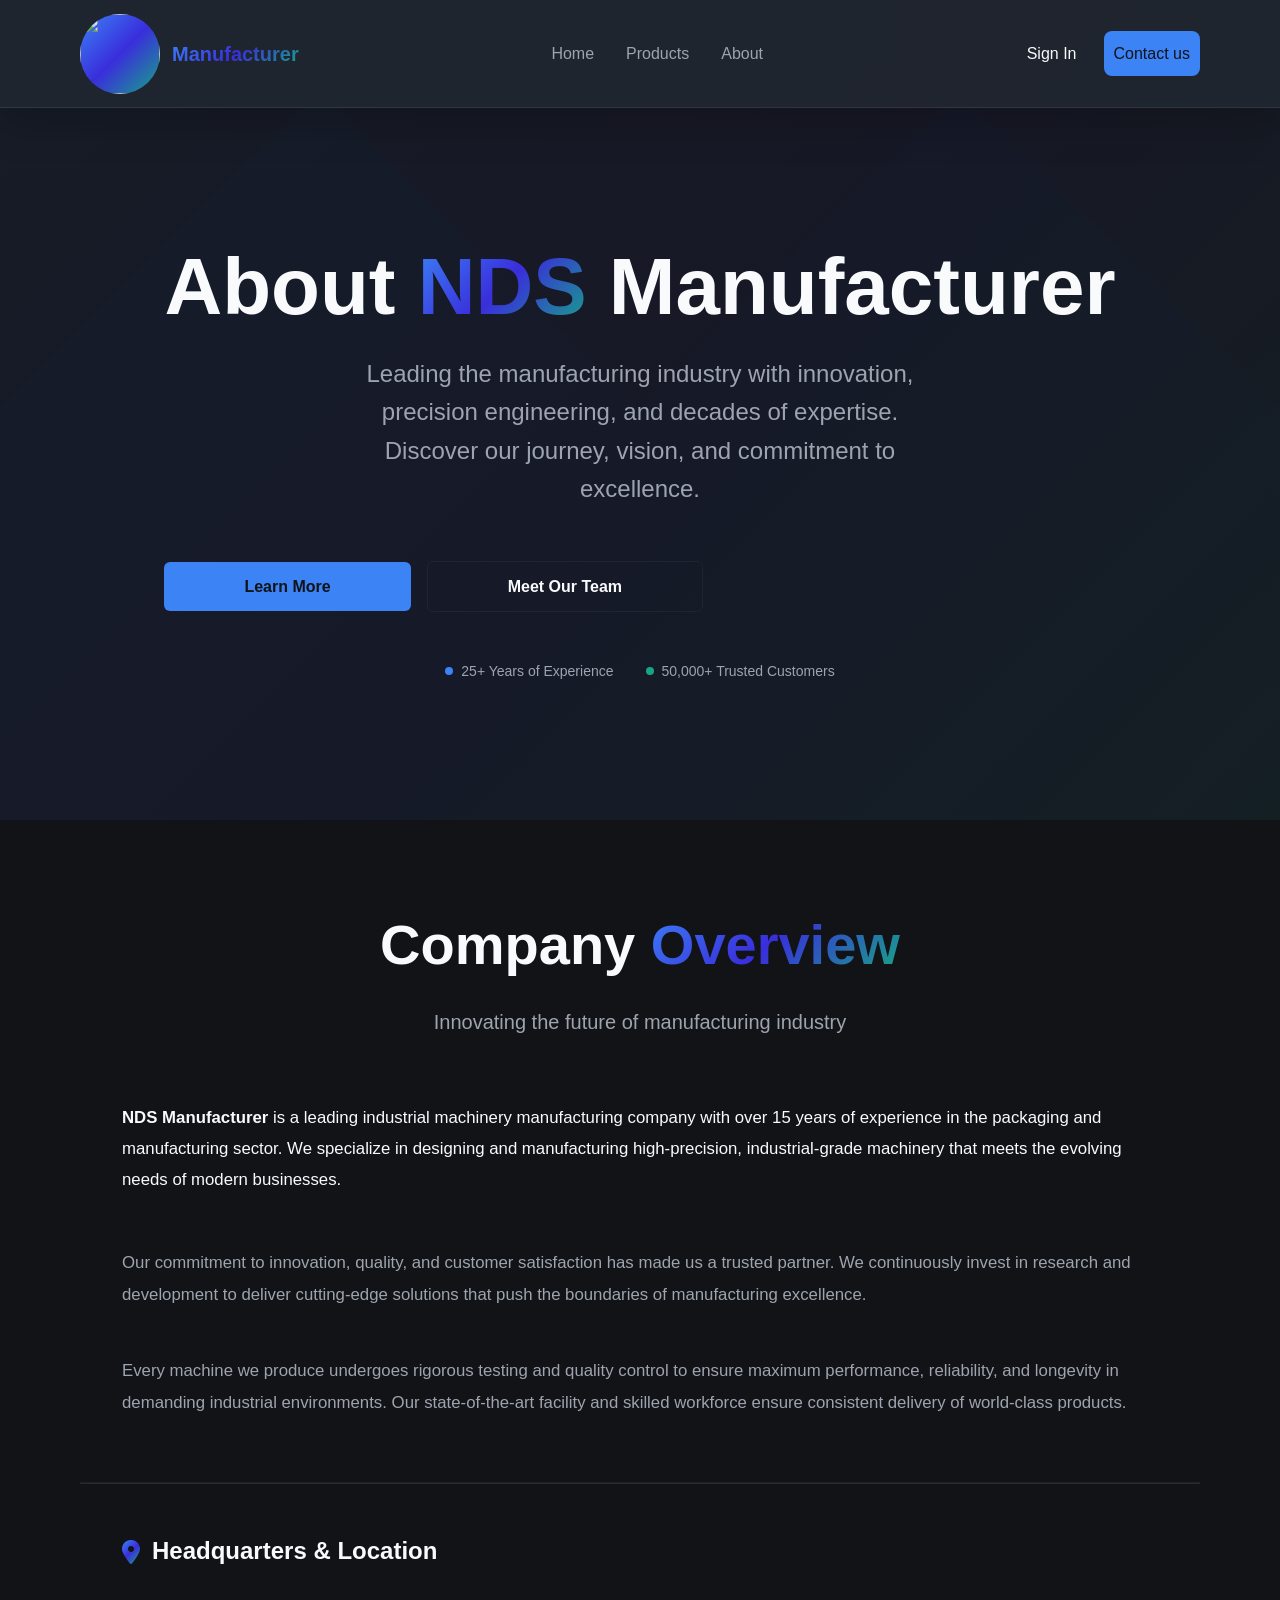
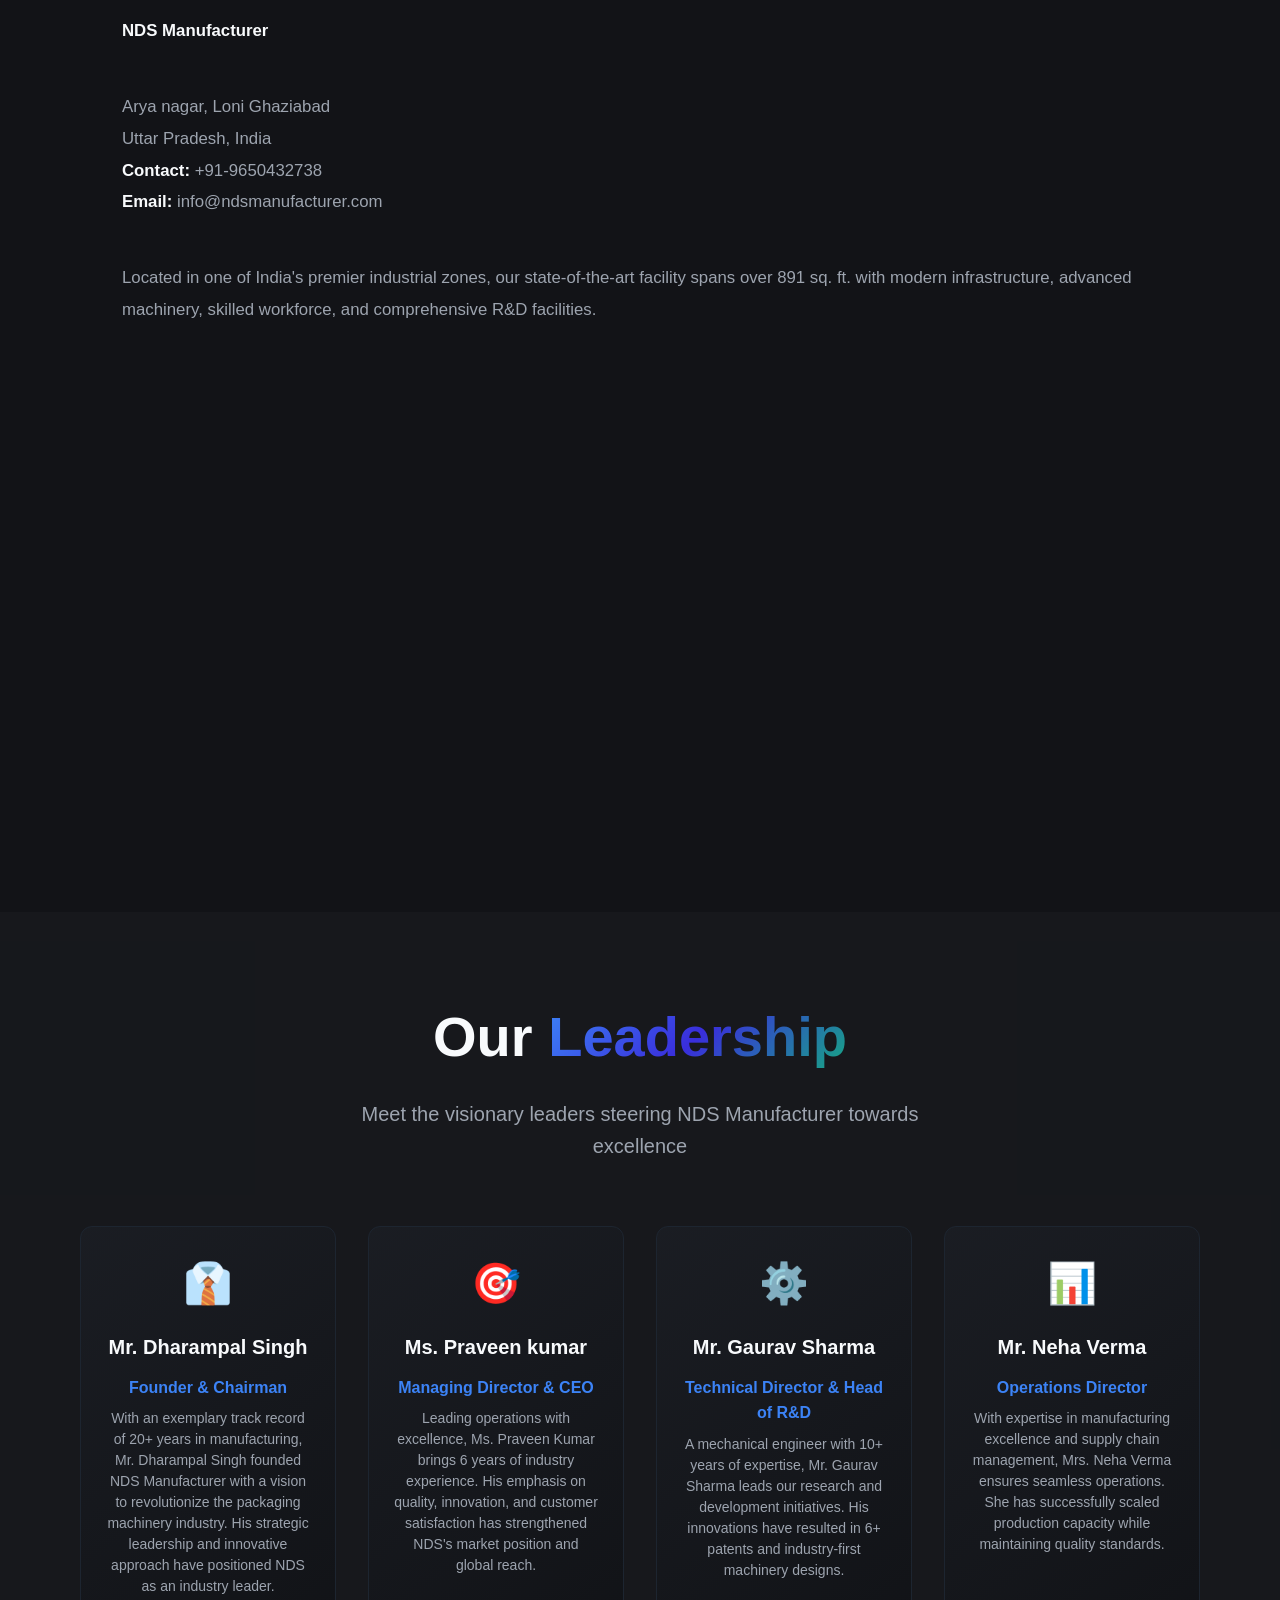
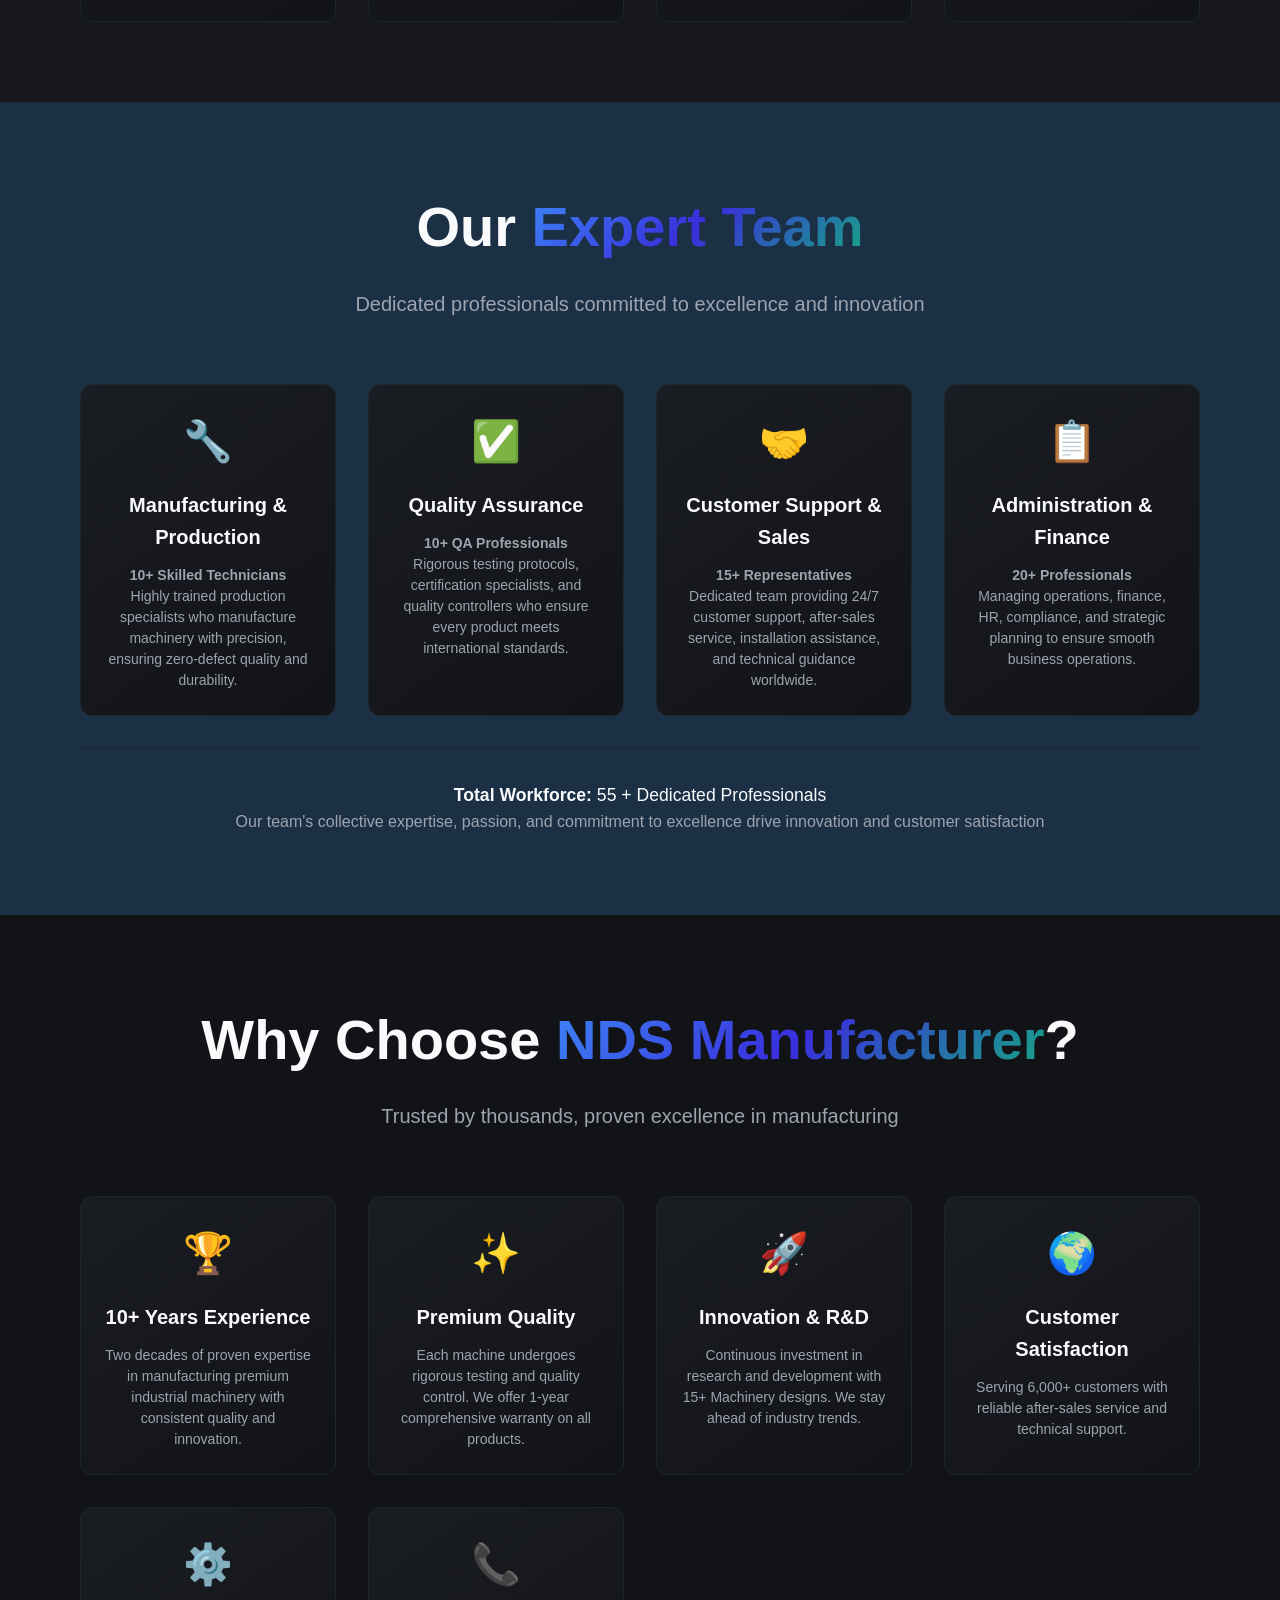
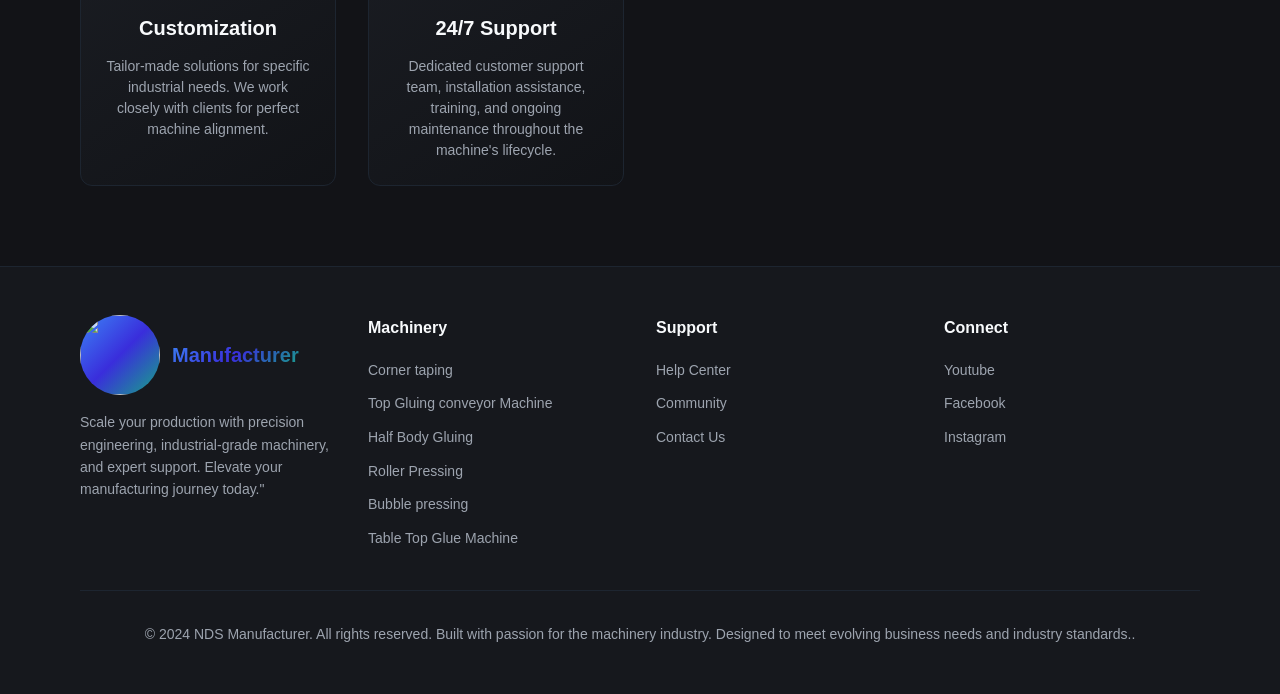
==== about.html @ 55de6333 "Add files via upload add all file" ====
<!DOCTYPE html>
<html lang="en">
<head>
    <meta charset="UTF-8">
    <meta name="viewport" content="width=device-width, initial-scale=1.0">
    <title>NDS Manufacturer - Industrial Machinery & Solutions</title>
    <meta name="description" content="NDS Manufacturer - Leading industrial machinery manufacturing company with 25+ years expertise in precision engineering, packaging machinery, and industrial solutions.">
    <link href="https://fonts.googleapis.com/css2?family=Inter:wght@300;400;500;600;700;800&family=Poppins:wght@400;500;600;700;800&display=swap" rel="stylesheet">
    <link rel="stylesheet" href="https://cdnjs.cloudflare.com/ajax/libs/font-awesome/6.4.0/css/all.min.css">
    <link rel="stylesheet" href="styles.css">
</head>
<body>
    <div class="scroll-progress" ></div>
    <!-- Header -->
    <header class="header">
        <div class="container">
            <div class="header-content">
                <div class="logo-section">
                    <div><img src="img\nds logo.jpeg" width="50px" class="logo"></div>
                    <h1 class="logo-text">Manufacturer </h1>
                </div>
                
                <nav class="nav" id="navMenu">
                    <a href="index.html">Home </a>
                    <a href="product.html">Products</a>
                    <!-- <a href="booking.html">Booking</a> -->
                    <a href="about.html">About</a>
                </nav>
                
                <div class="header-buttons">
                    <a href="auth.html" class="btn btn-outline">Sign In</a>
                    <a href="about.html" class="btn btn-primary"> Contact us </a>
                </div>
                <!-- Hamburger Button -->
                    <button class="menu-toggle" aria-label="Toggle navigation menu">
                        <i class="fas fa-bars"></i>
                    </button>
            </div>
        </div>
    </header>

    <!-- About Hero Section -->
    <section class="hero">
        <div class="hero-bg"></div>
        <div class="hero-gradient"></div>
        
        <div class="container">
            <br>
            <div class="hero-content">
                <h1 class="hero-title">
                    About <span class="hero-gradient-text">NDS</span> Manufacturer
                </h1>
                <p class="hero-subtitle">
                   Leading the manufacturing industry with innovation, precision engineering, and decades of expertise. Discover our journey, vision, and commitment to excellence.
                </p>
                
                <div class="hero-buttons">
                    <a href="#company" class="btn btn-primary btn-lg">Learn More </a>
                    <a href="#team" class="btn btn-outline btn-lg">Meet Our Team </a>
                </div>
                
                <div class="hero-stats">
                    <div class="stat-item">
                        <span class="stat-dot dot-primary"></span>
                        25+ Years of Experience
                    </div>
                   
                    <div class="stat-item">
                        <span class="stat-dot dot-accent"></span>
                        50,000+ Trusted Customers
                    </div>
                </div>
            </div>
        </div>
    </section>

    <!-- Company Information Section -->
    <section id="company" class="section">
        <div class="container">
            <h2 class="section-title">
                Company<span class="hero-gradient-text"> Overview</span>
            </h2>
            <p class="section-subtitle">
                Innovating the future of manufacturing industry
            </p>

            <div class="about-grid">
                <div class="about-content">
                    <!-- <h3 style="font-size: 1.5rem; margin-bottom: 1rem; color: var(--foreground);">Company Overview</h3> -->
                    <p style="font-size: 1.05rem; color: var(--foreground); line-height: 1.85; margin-bottom: 1.5rem;">
                        <strong>NDS Manufacturer</strong> is a leading industrial machinery manufacturing company with over 15 years of experience in the packaging and manufacturing sector. We specialize in designing and manufacturing high-precision, industrial-grade machinery that meets the evolving needs of modern businesses.
                    </p>
                    <p>
                        Our commitment to innovation, quality, and customer satisfaction has made us a trusted partner. We continuously invest in research and development to deliver cutting-edge solutions that push the boundaries of manufacturing excellence.
                    </p>
                    <p>
                        Every machine we produce undergoes rigorous testing and quality control to ensure maximum performance, reliability, and longevity in demanding industrial environments. Our state-of-the-art facility and skilled workforce ensure consistent delivery of world-class products.
                </div>
            </div>

            <hr style="margin: 3rem 0; opacity: 0.1;">

            <!-- Location & Headquarters -->
            <div class="about-grid">
                <div class="about-content" id="contact-info">
                    <h3 style="font-size: 1.5rem; margin-bottom: 1rem; color: var(--foreground);">
                        <i class="fas fa-map-marker-alt"></i> Headquarters & Location
                    </h3>
                    <p><strong>NDS Manufacturer</strong></p>
                    <p>
                        Arya nagar, Loni Ghaziabad <br>
                        Uttar Pradesh, India<br>
                        <strong>Contact:</strong > +91-9650432738<br>
                        <strong>Email:</strong> info@ndsmanufacturer.com<br>
                        <!-- <strong>Website:</strong> www.ndsmanufacturer.com -->
                    </p>
                    <p>
                        Located in one of India's premier industrial zones, our state-of-the-art facility spans over 891 sq. ft. with modern infrastructure, advanced machinery, skilled workforce, and comprehensive R&D facilities.
                    </p>
                </div>
                <div class="location">
                    <iframe src="https://www.google.com/maps/embed?pb=!1m17!1m12!1m3!1d6996.892951912095!2d77.29096776334038!3d28.736083806353843!2m3!1f0!2f0!3f0!3m2!1i1024!2i768!4f13.1!3m2!1m1!2zMjjCsDQ0JzEzLjkiTiA3N8KwMTcnMzQuNCJF!5e0!3m2!1sen!2sin!4v1777036513574!5m2!1sen!2sin" width="600" height="450" style="border:0;" allowfullscreen="" loading="lazy" referrerpolicy="no-referrer-when-downgrade" ></iframe>
                </div>
            </div>
        </div>
    </section>

    <!-- Leadership Section -->
    <section id="features" class="section features-section">
        <div class="container" id="com">
            <h2 class="section-title">
                Our <span class="hero-gradient-text">Leadership</span>
            </h2>
            <p class="section-subtitle">
                Meet the visionary leaders steering NDS Manufacturer towards excellence
            </p>
            
            <div class="features-grid">
                <!-- Founder -->
                <div class="feature-card">
                    <div class="feature-icon" >👔</div>
                    <h3 class="feature-title">Mr. Dharampal Singh</h3>
                    <p style="font-weight: 600; color: var(--primary); margin-bottom: 0.5rem;">Founder & Chairman</p>
                    <p class="feature-description">
                        With an exemplary track record of 20+ years in manufacturing, Mr. Dharampal Singh founded NDS Manufacturer with a vision to revolutionize the packaging machinery industry. His strategic leadership and innovative approach have positioned NDS as an industry leader.
                    </p>
                </div>

                <!-- Managing Director -->
                <div class="feature-card">
                    <div class="feature-icon">🎯</div>
                    <h3 class="feature-title">Ms. Praveen kumar</h3>
                    <p style="font-weight: 600; color: var(--primary); margin-bottom: 0.5rem;">Managing Director & CEO</p>
                    <p class="feature-description">
                        Leading operations with excellence, Ms. Praveen Kumar brings 6 years of industry experience. His emphasis on quality, innovation, and customer satisfaction has strengthened NDS's market position and global reach.
                    </p>
                </div>

                <!-- Technical Director -->
                <div class="feature-card">
                    <div class="feature-icon">⚙️</div>
                    <h3 class="feature-title">Mr. Gaurav Sharma</h3>
                    <p style="font-weight: 600; color: var(--primary); margin-bottom: 0.5rem;">Technical Director & Head of R&D</p>
                    <p class="feature-description">
                        A mechanical engineer with 10+ years of expertise, Mr. Gaurav Sharma leads our research and development initiatives. His innovations have resulted in 6+ patents and industry-first machinery designs.
                    </p>
                </div>

                <!-- Operations Director -->
                <div class="feature-card">
                    <div class="feature-icon">📊</div>
                    <h3 class="feature-title">Mr. Neha Verma</h3>
                    <p style="font-weight: 600; color: var(--primary); margin-bottom: 0.5rem;">Operations Director</p>
                    <p class="feature-description">
                        With expertise in manufacturing excellence and supply chain management, Mrs. Neha Verma ensures seamless operations. She has successfully scaled production capacity while maintaining quality standards.
                    </p>
                </div>
            </div>
        </div>
    </section>

    <!-- Team Section -->
    <section id="team" class="section" style="background-color: var(--sec);">
        <div class="container">
            <h2 class="section-title">
                Our <span class="hero-gradient-text">Expert Team</span>
            </h2>
            <p class="section-subtitle">
                Dedicated professionals committed to excellence and innovation
            </p>
            
            <div class="features-grid">
                <!-- <div class="feature-card">
                    <div class="feature-icon">👨‍💼</div>
                    <h3 class="feature-title">Design & Engineering Team</h3>
                    <p class="feature-description">
                        <strong>6+ Engineers & Designers</strong><br>
                        Expert mechanical, electrical, and software engineers who design and develop state-of-the-art machinery solutions with precision and innovation.
                    </p>
                </div> -->

                <div class="feature-card">
                    <div class="feature-icon">🔧</div>
                    <h3 class="feature-title">Manufacturing & Production</h3>
                    <p class="feature-description">
                        <strong>10+ Skilled Technicians</strong><br>
                        Highly trained production specialists who manufacture machinery with precision, ensuring zero-defect quality and durability.
                    </p>
                </div>

                <div class="feature-card">
                    <div class="feature-icon">✅</div>
                    <h3 class="feature-title">Quality Assurance</h3>
                    <p class="feature-description">
                        <strong>10+ QA Professionals</strong><br>
                        Rigorous testing protocols, certification specialists, and quality controllers who ensure every product meets international standards.
                    </p>
                </div>

                <div class="feature-card">
                    <div class="feature-icon">🤝</div>
                    <h3 class="feature-title">Customer Support & Sales</h3>
                    <p class="feature-description">
                        <strong>15+ Representatives</strong><br>
                        Dedicated team providing 24/7 customer support, after-sales service, installation assistance, and technical guidance worldwide.
                    </p>
                </div>

                <!-- <div class="feature-card">
                    <div class="feature-icon">🔬</div>
                    <h3 class="feature-title">Research & Development</h3>
                    <p class="feature-description">
                        <strong>25+ Scientists & Researchers</strong><br>
                        Pioneering innovations in machinery technology, developing next-generation solutions to meet future industry demands.
                    </p>
                </div> -->

                <div class="feature-card">
                    <div class="feature-icon">📋</div>
                    <h3 class="feature-title">Administration & Finance</h3>
                    <p class="feature-description">
                        <strong>20+ Professionals</strong><br>
                        Managing operations, finance, HR, compliance, and strategic planning to ensure smooth business operations.
                    </p>
                </div>
            </div>

            <div style="text-align: center; margin-top: 2rem; padding-top: 2rem; border-top: 1px solid var(--border);">
                <p style="font-size: 1.1rem; color: var(--foreground);">
                    <strong>Total Workforce:</strong>  55 + Dedicated Professionals
                </p>
                <p style="color: var(--muted-foreground);">
                    Our team's collective expertise, passion, and commitment to excellence drive innovation and customer satisfaction
                </p>
            </div>
        </div>
    </section>

    <!-- Why Choose NDS Section -->
    <section class="section">
        <div class="container">
            <h2 class="section-title">
                Why Choose <span class="hero-gradient-text">NDS Manufacturer</span>?
            </h2>
            <p class="section-subtitle">
                Trusted by thousands, proven excellence in manufacturing
            </p>

            <div class="features-grid">
                <div class="feature-card">
                    <div class="feature-icon">🏆</div>
                    <h3 class="feature-title">10+ Years Experience</h3>
                    <p class="feature-description">Two decades of proven expertise in manufacturing premium industrial machinery with consistent quality and innovation.</p>
                </div>

                <div class="feature-card">
                    <div class="feature-icon">✨</div>
                    <h3 class="feature-title">Premium Quality</h3>
                    <p class="feature-description">Each machine undergoes rigorous testing and quality control. We offer 1-year comprehensive warranty on all products.</p>
                </div>

                <div class="feature-card">
                    <div class="feature-icon">🚀</div>
                    <h3 class="feature-title">Innovation & R&D</h3>
                    <p class="feature-description">Continuous investment in research and development with 15+ Machinery designs. We stay ahead of industry trends.</p>
                </div>

                <div class="feature-card">
                    <div class="feature-icon">🌍</div>
                    <h3 class="feature-title"> Customer Satisfaction </h3>
                    <p class="feature-description">Serving 6,000+ customers with reliable after-sales service and technical support.</p>
                </div>

                <div class="feature-card">
                    <div class="feature-icon">⚙️</div>
                    <h3 class="feature-title">Customization</h3>
                    <p class="feature-description">Tailor-made solutions for specific industrial needs. We work closely with clients for perfect machine alignment.</p>
                </div>

                <div class="feature-card">
                    <div class="feature-icon">📞</div>
                    <h3 class="feature-title">24/7 Support</h3>
                    <p class="feature-description">Dedicated customer support team, installation assistance, training, and ongoing maintenance throughout the machine's lifecycle.</p>
                </div>
            </div>
        </div>
    </section>

    <!-- Footer -->

    <footer class="footer">
        <div class="container">
            <div class="footer-grid">
                <div class="footer-section">
                    <div class="logo-section">
                        <div class="logo-icon"><img src="img\nds logo.jpeg"  class="logo"></div>
                        <h3 class="logo-text"> Manufacturer </h3>
                    </div>
                    <p style="color: var(--muted-foreground); font-size: 0.875rem; margin-top: 1rem;">
                        Scale your production with precision engineering, industrial-grade machinery, and expert support. 
                        Elevate your manufacturing journey today."
                    </p>
                </div>
                
                <div class="footer-section">
                    <h4> Machinery </h4>
                    <ul>
                        
                        <li><a href="product.html#corner-taping"> Corner taping</a></li>
                        <li><a href="product.html#top-gluing-conveyor">Top Gluing  conveyor Machine</a></li>
                        <li><a href="product.html#half-body"> Half Body Gluing </a></li>
                        <li><a href="product.html#roller-pressing"> Roller Pressing </a></li>
                        <li><a href="product.html#buble-pressing"> Bubble pressing </a></li>
                        <li><a href="product.html#bottom-gluing">Table Top Glue Machine  </a></li>



                    </ul>
                </div>
                
                <div class="footer-section">
                    <h4>Support</h4>
                    <ul>
                        <li><a href="#">Help Center</a></li>
                        <li><a href="#">Community</a></li>
                        <li><a href="#">Contact Us</a></li>
                        <!-- <li><a href="#">FAQ</a></li> -->
                    </ul>
                </div>
                
                <div class="footer-section">
                    <h4>Connect</h4>
                    <ul>
                        <li><a href="#"> Youtube </a></li>
                        <li><a href="#"> Facebook </a></li>
                        <li><a href="#"> Instagram </a></li>

                    </ul>
                </div>
            </div>
            
            <div class="footer-bottom">
                <p>&copy; 2024 NDS Manufacturer. All rights reserved. Built with passion for the machinery industry. Designed to meet evolving business needs and industry standards..</p>
            </div>
        </div>
    </footer>

    <script src="js.js"></script>
</body>
</html>
---- styles.css ----
* {
            margin: 0;
            padding: 0;
            box-sizing: border-box;
        }

        :root {
            --background: hsl(222, 14%, 8%);
            --foreground: hsl(210, 40%, 98%);
            --card: hsl(222, 14%, 10%);
            --card-foreground: hsl(210, 40%, 98%);
            --primary: hsl(217, 91%, 60%);
            --primary-foreground: hsl(222, 14%, 8%);
            --secondary: hsl(244, 71%, 52%);
            --secondary-foreground: hsl(210, 40%, 98%);
            --muted: hsl(215, 25%, 27%);
            --muted-foreground: hsl(217, 10%, 65%);
            --accent: hsl(166, 76%, 37%);
            --accent-foreground: hsl(210, 40%, 98%);
            --border: hsl(215, 25%, 15%);
            --ring: hsl(217, 91%, 60%);
            --radius: 0.75rem;
            
            --hero-gradient: linear-gradient(135deg, hsl(217, 91%, 60%) 0%, hsl(244, 71%, 52%) 50%, hsl(166, 76%, 37%) 100%);
            --card-gradient: linear-gradient(145deg, hsl(222, 14%, 12%) 0%, hsl(222, 14%, 8%) 100%);
            --hover-glow: 0 0 40px hsl(217, 91%, 60%, 0.3);
            --shadow-elegant: 0 20px 60px -10px hsl(217, 91%, 60%, 0.1);
            --transition-smooth: all 0.4s cubic-bezier(0.4, 0, 0.2, 1);
            --sec: hsl(211, 42%, 19%); 
        }

        body {
            font-family: -apple-system, BlinkMacSystemFont, 'Segoe UI', 'Roboto', sans-serif;
            background-color: var(--background);
            color: var(--foreground);
            line-height: 1.6;
        }

        .container {
            max-width: 1200px;
            margin: 0 auto;
            padding: 0 1rem;
        }

        /* Header Styles */
        .header {
            position: fixed;
            top: 0;
            width: 100%;
            z-index: 1000;
            padding: 0.85rem 0;
            background: rgba(17, 24, 39, 0.94);
            backdrop-filter: blur(20px);
            border-bottom: 1px solid rgba(255, 255, 255, 0.08);
            box-shadow: 0 16px 40px rgba(0, 0, 0, 0.2);
        }
        

        .header-content {
            display: flex;
            align-items: center;
            justify-content: space-between;
            gap: 1rem;
            padding: 0;
        }

        .logo-section {
            display: flex;
            align-items: center;
            gap: 0.75rem;
        }

        .logo {
            width: 5rem;
            height: 5rem;
            background: var(--hero-gradient); 
            border-radius: 10.5rem; 
            background-color: transparent;
            display: flex;
            align-items: center;
            justify-content: center;
            color: var(--background); 
            font-weight: bold;
            font-size: 1.125rem;
        }


        .logo-text {
            font-size: 1.25rem;
            font-weight: bold;
            background: var(--hero-gradient);
            -webkit-background-clip: text;
            background-clip: text;
            -webkit-text-fill-color: transparent;
            white-space: nowrap;
            overflow: hidden;
            text-overflow: ellipsis;
        }
      

        .nav {
            display: none;
            gap: 2rem;
        }

        .nav a {
            position: relative;
            color: var(--muted-foreground);
            text-decoration: none;
            transition: var(--transition-smooth);
        }

        .nav a:hover {
            color: var(--foreground);
        }

        .nav a::after {
            content: '';
            position: absolute;
            bottom: -0.25rem;
            left: 0;
            width: 0;
            height: 2px;
            background: var(--primary);
            transition: var(--transition-smooth);
        }

        .nav a:hover::after {
            width: 100%;
        }


                /* Hamburger Button */
        .menu-toggle {
            display: none;
            background: none;
            border: none;
            font-size: 1.8rem;
            color: var(--foreground);
            cursor: pointer;
        }

        .menu-toggle i {
            pointer-events: none;
        }

        .imeg{
            width: 200px;
            height: inherit;
            border-radius: 30px; 

        }
        .imeg2{
            width: 300px;
            height: 350px;
            border-radius: 15px;
            /* object-fit: cover; */
            object-position: center;
            box-shadow: 0 10px 35px rgba(217, 91, 60, 0.15), 0 0 1px rgba(217, 91, 60, 0.3);
            border: 1px solid rgba(217, 91, 60, 0.2);
            transition: all 0.3s cubic-bezier(0.4, 0, 0.2, 1);
        }
        
        .imeg2:hover {
            transform: translateY(-5px);
            box-shadow: 0 20px 50px rgba(217, 91, 60, 0.25), 0 0 1px rgba(217, 91, 60, 0.3);
        }
        

        /* 📱 Mobile Navbar */
        @media (max-width: 768px) {

            .header-content {
                flex-wrap: wrap;
                align-items: center;
                justify-content: space-between;
                gap: 0.75rem;
            }

            .menu-toggle {
                display: flex;
                align-items: center;
                justify-content: center;
                width: 3rem;
                height: 3rem;
                border-radius: 0.75rem;
                background: rgba(255, 255, 255, 0.08);
                border: 1px solid rgba(255, 255, 255, 0.12);
                z-index: 1001;
            }

            .nav {
                position: absolute;
                top: 100%;
                left: 0;
                width: 100%;
                background: var(--card);
                flex-direction: column;
                gap: 1.2rem;
                padding: 1.5rem 0;
                display: none;
                border-top: 1px solid rgba(255, 255, 255, 0.08);
            }

            .nav.active {
                display: flex;
            }

            .header-buttons {
                display: none;
            }
            
            .hero-buttons {
                flex-direction: column;
                gap: 0.75rem;
            }

            .hero-stats {
                flex-direction: column;
                gap: 1rem;
                align-items: center;
            }

            .languages-grid {
                grid-template-columns: 1fr;
                gap: 1rem;
            }

            .language-card {
                padding: 1.5rem;
            }

            .features-grid {
                grid-template-columns: 1fr;
                gap: 1.5rem;
            }

            .feature-card {
                padding: 1.25rem;
            }

            .footer-grid {
                grid-template-columns: 1fr;
                gap: 1.5rem;
            }

            .container {
                padding: 0 1rem;
            }

            .section {
                padding: 2.5rem 0;
            }

            .imeg {
                width: 100%;
                max-width: 200px;
                height: auto;
            }

            .imeg2 {
                width: 100%;
                max-width: 300px;
                height: auto;
                border-radius: 15px;
                /* object-fit: cover; */
                box-shadow: 0 8px 25px rgba(217, 91, 60, 0.12);
                border: 1px solid rgba(217, 91, 60, 0.2);
            }

            .about-grid {
                grid-template-columns: 1fr;
                gap: 1.5rem;
            }

            .machinery-card {
                flex-direction: column;
                gap: 1rem;
            }

            .prodect-image {
                width: 100%;
                height: auto;
                max-width: 100%;
            }

            .techn-speci {
                margin-left: 0;
            }

            .machinery-text {
                width: 100%;
            }

            .hero-buttons .btn,
            .btn-lg {
                width: 100%;
                padding: 0.75rem 1.5rem;
                font-size: 1rem;
                margin-left: 0;
                margin-top: 0;
            }
        }

        /* Header Buttons */

        .header-buttons {
            display: flex;
            align-items: center;
            gap: 1rem;
        }

        .btn {
            padding:10px;
            border-radius: 0.5rem;
            border: none;
            cursor: pointer;
            font-weight: 500;
            transition: var(--transition-smooth);
            text-decoration: none;
            display: inline-block;
            text-align: center;
        }



        .btn-outline {
            background: transparent;
            border: 1px solid var(--border);
            color: var(--foreground);
        }

        .btn-outline:hover {
            background: var(--muted);
        }

        .btn-primary {
            background: var(--primary);
            color: var(--primary-foreground);
        }

        .btn-primary:hover {
            background: hsl(217, 91%, 50%);
        }

        .btn-lg {
            padding: 12px 80px;
            font-size: 16px;
            margin-left: 0;
            margin-top: 20px;
            width: auto;
            display: inline-block;
            font-weight: 600;
            transition: all 0.3s ease;
            border-radius: 6px;
        }

        /* Hero Section */
        .hero {
            min-height: calc(100vh - 5rem);
            padding-top: 5rem;
            display: flex;
            align-items: center;
            justify-content: center;
            position: relative;
            overflow: hidden;
        }

        .hero-bg {
            position: absolute;
            inset: 0;
            background-image: url('data:image/svg+xml,<svg xmlns="http://www.w3.org/2000/svg" viewBox="0 0 1200 800"><rect fill="%23222831" width="1200" height="800"/><g fill-opacity="0.1"><polygon fill="%23007acc" points="0,400 300,100 600,400 900,100 1200,400 1200,800 0,800"/></g></svg>');
            background-size: cover;
            background-position: center;
            opacity: 0.2;
        }

        .hero-gradient {
            position: absolute;
            inset: 0;
            background: var(--hero-gradient);
            opacity: 0.05;
        }

        .hero-content {
            position: relative;
            z-index: 20;
            text-align: center;
            max-width: 4xl;
        }

        .hero-title {
            font-size: clamp(3rem, 8vw, 5rem);
            font-weight: bold;
            margin-bottom: 1.5rem;
            line-height: 1.1;
        }

        .hero-gradient-text {
            background: var(--hero-gradient);
            -webkit-background-clip: text;
            background-clip: text;
            -webkit-text-fill-color: transparent;
        }

        .hero-subtitle {
            font-size: clamp(1.125rem, 3vw, 1.5rem);
            color: var(--muted-foreground);
            margin-bottom: 2rem;
            max-width: 600px;
            margin-left: auto;
            margin-right: auto;
        }

        .hero-buttons {
            display: flex;
            flex-direction: column;
            gap: 1rem;
            align-items: center;
            margin-bottom: 3rem;
        }

        .hero-stats {
            display: flex;
            flex-wrap: wrap;
            justify-content: center;
            gap: 2rem;
            font-size: 0.875rem;
            color: var(--muted-foreground);
        }

        .stat-item {
            display: flex;
            align-items: center;
            gap: 0.5rem;
        }

        .stat-dot {
            width: 0.5rem;
            height: 0.5rem;
            border-radius: 50%;
        }

        .dot-primary { background: var(--primary); }
        .dot-secondary { background: var(--secondary); }
        .dot-accent { background: var(--accent); }

        /* Languages Section */
        .section {
            padding: 5rem 0;
        }

        .section-title {
            font-size: clamp(2.5rem, 6vw, 3.5rem);
            font-weight: bold;
            text-align: center;
            margin-bottom: 1rem;
        }

        .section-subtitle {
            font-size: 1.25rem;
            color: var(--muted-foreground);
            text-align: center;
            margin-bottom: 4rem;
            max-width: 600px;
            margin-left: auto;
            margin-right: auto;
        }

        .languages-grid {
            display: grid;
            grid-template-columns: repeat(auto-fit, minmax(300px, 1fr));
            gap: 1.5rem;
            max-width: 1200px;
            margin: 0 auto;
        }

        .language-card {
            background: var(--card-gradient);
            border: 1px solid var(--border);
            border-radius: var(--radius);
            padding: 30px;
            cursor: pointer;
            transition: var(--transition-smooth);
            position: relative;
        }

        .language-card:hover {
            transform: scale(1.02);
            box-shadow: var(--hover-glow);
        }

        .card-header {
            display: flex;
            align-items: center;
            justify-content: space-between;
            margin-bottom: 1rem;
        }

        .language-icon {
            width: 3rem;
            height: 3rem;
            border-radius: 0.5rem;
            display: flex;
            align-items: center;
            justify-content: center;
            font-size: 1.5rem;
        }

        /* .product-image {
            height: 200px;
            background: var(--gradient);
            display: flex;
            align-items: center;
            justify-content: center;
            font-size: 4rem;
            color: var(--white);
        } */

        .blog-image {
            height: 200px;
            background-size: cover;
            background-position: center;
            }
       .product-title {
        font-family: 'Playfair Display', serif;
        font-size: 1.3rem;
        margin-bottom: 0.5rem;
}

        .difficulty-badge {
            padding: 0.25rem 0.75rem;
            border-radius: 9999px;
            font-size: 0.75rem;
            font-weight: 500;
        }

        .card-title {
            font-size: 1.25rem;
            font-weight: bold;
            margin-bottom: 0.5rem;
            transition: var(--transition-smooth);
        }

        .language-card:hover .card-title {
            color: var(--primary);
        }

        .card-description {
            color: var(--muted-foreground);
            font-size: 0.875rem;
            margin-bottom: 1rem;
            line-height: 1.5;
        }

        .card-footer {
            display: flex;
            align-items: center;
            justify-content: space-between;
            padding-top: 1rem;
            border-top: 1px solid rgba(255, 255, 255, 0.1);
        }

        .student-count {
            font-size: 0.75rem;
            color: var(--muted-foreground);
        }

        .start-btn {
            color: var(--primary);
            font-size: 0.875rem;
            font-weight: 500;
            text-decoration: none;
            transition: var(--transition-smooth);
        }

        .start-btn:hover {
            color: hsl(217, 91%, 50%);
        }

        /* Features Section */
        .features-section {
            background: rgba(255, 255, 255, 0.02);
        }

        .features-grid {
            display: grid;
            grid-template-columns: repeat(auto-fit, minmax(250px, 1fr));
            gap: 2rem;
            max-width: 1200px;
            margin: 0 auto;
        }

        .feature-card {
            background: var(--card-gradient);
            border: 1px solid var(--border);
            border-radius: var(--radius);
            padding: 1.5rem;
            text-align: center;
            transition: var(--transition-smooth);
        }

        .feature-card:hover {
            transform: scale(1.02);
            box-shadow: var(--hover-glow);
        }

        .feature-icon {
            font-size: 2.5rem;
            margin-bottom: 1rem;
        }

        .feature-title {
            font-size: 1.25rem;
            font-weight: bold;
            margin-bottom: 0.75rem;
        }

        .feature-description {
            color: var(--muted-foreground);
            font-size: 0.875rem;
            line-height: 1.5;
        }

        /* Footer */
        .footer {
            background: var(--card);
            border-top: 1px solid var(--border);
            padding: 3rem 0;
        }

        .footer-grid {
            display: grid;
            grid-template-columns: repeat(auto-fit, minmax(200px, 1fr));
            gap: 2rem;
            margin-bottom: 2rem;
        }

        .footer-section h4 {
            font-weight: 600;
            margin-bottom: 1rem;
        }

        .footer-section ul {
            list-style: none;
        }

        .footer-section ul li {
            margin-bottom: 0.5rem;
        }

        .footer-section a {
            color: var(--muted-foreground);
            text-decoration: none;
            font-size: 0.875rem;
            transition: var(--transition-smooth);
        }

        .footer-section a:hover {
            color: var(--foreground);
        }

        .footer-bottom {
            border-top: 1px solid var(--border);
            padding-top: 2rem;
            text-align: center;
            color: var(--muted-foreground);
            font-size: 0.875rem;
        }

        /* Responsive Design */
        @media (min-width: 768px) {
            .nav {
                display: flex;
            }
            
            .hero-buttons {
                flex-direction: row;
            }
        }

        /* Tablet Styles (769px - 1024px) */
        @media (min-width: 769px) and (max-width: 1024px) {
            .container {
                padding: 0 2rem;
            }

            .hero-title {
                font-size: clamp(2.5rem, 6vw, 4rem);
            }

            .hero-subtitle {
                font-size: clamp(1rem, 2.5vw, 1.25rem);
            }

            .languages-grid {
                grid-template-columns: repeat(2, 1fr);
                gap: 1.25rem;
            }

            .language-card {
                padding: 2rem;
            }

            .features-grid {
                grid-template-columns: repeat(2, 1fr);
                gap: 1.75rem;
            }

            .footer-grid {
                grid-template-columns: repeat(2, 1fr);
            }

            .section {
                padding: 4rem 0;
            }

            .imeg {
                width: 180px;
            }

            .imeg2 {
                width: 250px;
                height: 300px;
                border-radius: 15px;
                /* object-fit: cover; */
                box-shadow: 0 8px 25px rgba(217, 91, 60, 0.12);
                border: 1px solid rgba(217, 91, 60, 0.2);
            }
        }

        /* Desktop Styles (1025px+) */
        @media (min-width: 1025px) {
            .container {
                padding: 0 2.5rem;
            }

            .hero-title {
                font-size: clamp(3.5rem, 8vw, 5rem);
            }

            .hero-subtitle {
                font-size: clamp(1.25rem, 3vw, 1.5rem);
            }

            .languages-grid {
                grid-template-columns: repeat(auto-fit, minmax(300px, 1fr));
                gap: 1.5rem;
            }

            .language-card {
                padding: 2.5rem;
            }

            .features-grid {
                grid-template-columns: repeat(auto-fit, minmax(250px, 1fr));
                gap: 2rem;
            }

            .footer-grid {
                grid-template-columns: repeat(auto-fit, minmax(200px, 1fr));
            }

            .section {
                padding: 5rem 0;
            }

            .imeg {
                width: 200px;
            }

            .imeg2 {
                width: 300px;
                height: 350px;
                border-radius: 15px;
                /* object-fit: cover; */
                box-shadow: 0 8px 25px rgba(217, 91, 60, 0.12);
                border: 1px solid rgba(217, 91, 60, 0.2);
            }
        }

        /* Language-specific colors */
        .python-icon { background: rgba(59, 130, 246, 0.1); border: 1px solid rgba(59, 130, 246, 0.2); }
        .python-badge { background: rgba(59, 130, 246, 0.1); color: hsl(213, 85%, 55%); border: 1px solid rgba(59, 130, 246, 0.2); }

        .javascript-icon { background: rgba(245, 158, 11, 0.1); border: 1px solid rgba(245, 158, 11, 0.2); }
        .javascript-badge { background: rgba(245, 158, 11, 0.1); color: hsl(53, 93%, 54%); border: 1px solid rgba(245, 158, 11, 0.2); }

        .react-icon { background: rgba(6, 182, 212, 0.1); border: 1px solid rgba(6, 182, 212, 0.2); }
        .react-badge { background: rgba(6, 182, 212, 0.1); color: hsl(193, 95%, 68%); border: 1px solid rgba(6, 182, 212, 0.2); }

        .java-icon { background: rgba(239, 68, 68, 0.1); border: 1px solid rgba(239, 68, 68, 0.2); }
        .java-badge { background: rgba(239, 68, 68, 0.1); color: hsl(14, 100%, 53%); border: 1px solid rgba(239, 68, 68, 0.2); }

        .typescript-icon { background: rgba(99, 102, 241, 0.1); border: 1px solid rgba(99, 102, 241, 0.2); }
        .typescript-badge { background: rgba(99, 102, 241, 0.1); color: hsl(211, 60%, 45%); border: 1px solid rgba(99, 102, 241, 0.2); }

        .cpp-icon { background: rgba(139, 92, 246, 0.1); border: 1px solid rgba(139, 92, 246, 0.2); }
        .cpp-badge { background: rgba(139, 92, 246, 0.1); color: hsl(218, 81%, 59%); border: 1px solid rgba(139, 92, 246, 0.2); }



        /* Additional Mobile Optimizations */
        @media (max-width: 480px) {
            .header {
                padding: 0.85rem 0;
            }

            .header-content {
                gap: 0.5rem;
                padding: 0 0.5rem;
            }

            .logo {
                width: 3.5rem;
                height: 3.5rem;
            }

            .logo-text {
                font-size: 0.9rem;
                display: inline;
            }

            .menu-toggle {
                width: 2.9rem;
                height: 2.9rem;
                font-size: 1.4rem;
            }

            .hero {
                min-height: calc(100vh - 7rem);
                padding-top: 6rem;
            }

            .container {
                padding: 0 0.75rem;
            }

            .hero-title {
                font-size: clamp(1.6rem, 9vw, 2.6rem);
                margin-bottom: 0.9rem;
                line-height: 1.2;
            }

            .hero-gradient-text {
                display: inline-block;
            }

            .hero-subtitle {
                font-size: clamp(0.8rem, 4.5vw, 1rem);
                max-width: 100%;
                margin-bottom: 1.4rem;
                line-height: 1.5;
            }

            .section-title {
                font-size: clamp(1.8rem, 6vw, 2.4rem);
                margin-bottom: 0.85rem;
            }

            .section-subtitle {
                font-size: 0.9rem;
                margin-bottom: 2rem;
                line-height: 1.5;
            }

            .header-buttons .btn,
            .btn-lg {
                padding: 0.65rem 1.2rem;
                font-size: 0.9rem;
                margin-left: 0;
                margin-top: 0;
                width: auto;
            }

            .hero-buttons {
                gap: 0.7rem;
                width: 100%;
            }

            .hero-buttons .btn {
                width: 100%;
                padding: 0.7rem 1.25rem;
                font-size: 0.9rem;
            }

            .language-card {
                padding: 1.3rem;
            }

            .feature-card {
                padding: 1.1rem;
            }

            .feature-icon {
                font-size: 2.2rem;
                margin-bottom: 0.75rem;
            }

            .feature-title {
                font-size: 1.1rem;
                margin-bottom: 0.6rem;
            }

            .feature-description {
                font-size: 0.8rem;
                line-height: 1.5;
            }

            .imeg {
                width: 100%;
                max-width: 160px;
            }

            .imeg2 {
                width: 100%;
                max-width: 260px;
                height: auto;
                border-radius: 15px;
                /* object-fit: cover; */
                box-shadow: 0 8px 25px rgba(217, 91, 60, 0.12);
                border: 1px solid rgba(217, 91, 60, 0.2);
            }

            .hero-content{
                padding-top: 20px;
            }

            /* Machinery Card - Stack on mobile */
            .machinery-card {
                flex-direction: column;
                gap: 1.2rem;
            }

            /* .prodect-image {
                width: 100%;
                height: 250px;
                max-width: 100%;
                border-radius: 15px;
                object-fit: cover;
                box-shadow: 0 8px 25px rgba(217, 91, 60, 0.12);
                border: 1px solid rgba(217, 91, 60, 0.2);
            } */

            .machinery-text {
                width: 100%;
            }

            .techn-speci {
                margin-left: 0;
            }

            /* About Page Mobile */
            .about-grid {
                grid-template-columns: 1fr;
                gap: 1.3rem;
            }

            .about-image {
                min-height: 250px;
            }

            .placeholder-box {
                height: 250px;
                font-size: 2.5rem;
            }

            /* Forms */
            .booking-container {
                grid-template-columns: 1fr;
                gap: 1.3rem;
            }

            .booking-form {
                padding: 1.2rem;
            }

            .form-group {
                margin-bottom: 1.2rem;
            }

            .form-group input,
            .form-group select,
            .form-group textarea {
                padding: 0.68rem 0.9rem;
                font-size: 0.95rem;
            }

            .machine-details-box {
                padding: 1.2rem;
                position: static;
            }

            .machine-detail-row {
                padding: 0.65rem;
                font-size: 0.8rem;
            }

            /* Footer */
            .footer {
                padding: 2.5rem 0;
            }

            .footer-section h4 {
                font-size: 1rem;
                margin-bottom: 0.9rem;
            }

            .footer-section ul li {
                margin-bottom: 0.4rem;
            }

            .footer-section a {
                font-size: 0.8rem;
            }

            .footer-bottom {
                padding-top: 1.5rem;
                font-size: 0.8rem;
            }

            .section {
                padding: 2.8rem 0;
            }
        }

        @media (max-width: 360px) {
            .hero {
                min-height: calc(100vh - 8rem);
                padding-top: 8rem;
            }

            .logo {
                width: 3.2rem;
                height: 3.2rem;
            }

            .logo-text {
                font-size: 0.8rem;
                display: none;
            }

            .menu-toggle {
                width: 2.7rem;
                height: 2.7rem;
                font-size: 1rem;
            }

            .header {
                padding: 0.7rem 0;
            }

            .header-content {
                justify-content: space-between;
                gap: 0.3rem;
                padding: 0 0.3rem;
            }

            .nav {
                padding-top: 0.85rem;
                gap: 0.6rem;
            }

            .nav a {
                font-size: 0.85rem;
                padding: 0.4rem 0;
            }

            .hero-title {
                font-size: clamp(1.4rem, 10vw, 2.2rem);
                margin-bottom: 0.7rem;
                line-height: 1.15;
            }

            .hero-subtitle {
                font-size: clamp(0.7rem, 5vw, 0.85rem);
                margin-bottom: 0.9rem;
                line-height: 1.3;
            }

            .section-title {
                font-size: clamp(1.4rem, 6vw, 2rem);
                margin-bottom: 0.65rem;
            }

            .section-subtitle {
                font-size: 0.75rem;
                margin-bottom: 1.5rem;
            }

            .hero-buttons .btn {
                padding: 0.55rem 0.9rem;
                font-size: 0.8rem;
            }

            .language-card {
                padding: 1rem;
            }

            .feature-card {
                padding: 0.9rem;
            }

            .feature-icon {
                font-size: 1.8rem;
                margin-bottom: 0.4rem;
            }

            .feature-title {
                font-size: 0.95rem;
                margin-bottom: 0.4rem;
            }

            .feature-description {
                font-size: 0.7rem;
                line-height: 1.3;
            }

            .button-wrapper {
                gap: 0.4rem;
            }

            .imeg {
                max-width: 110px;
            }

            .imeg2 {
                max-width: 180px;
                border-radius: 12px;
                /* object-fit: cover; */
                box-shadow: 0 6px 15px rgba(217, 91, 60, 0.1);
                border: 1px solid rgba(217, 91, 60, 0.15);
            }

            .container {
                padding: 0 0.4rem;
            }

            .section {
                padding: 2rem 0;
            }
        }

        /* ====== MOBILE 320px - S SCREEN RESPONSIVE STYLES ====== */
        /* About Page S320 Optimization */
        @media (max-width: 320px) {
            .about-grid {
                padding: 0 1rem;
                gap: 2rem;
            }

            .about-content {
                gap: 1.5rem;
            }

            .about-content h3 {
                font-size: clamp(1.1rem, 3.5vw, 1.5rem);
                margin-bottom: 0.75rem;
                gap: 0.5rem;
            }

            .about-content p {
                font-size: 0.9rem;
                line-height: 1.75;
                margin-bottom: 0.75rem;
            }

            .location {
                margin: 1.5rem 0 !important;
                border-radius: 0.5rem;
            }

            .location iframe {
                height: 250px !important;
            }
        }

        @media (max-width: 320px) {
            * {
                margin: 0;
                padding: 0;
            }

            /* Header & Navigation */
            .header {
                padding: 0.75rem 0;
            }

            .header-content {
                gap: 0.25rem;
                padding: 0 0.5rem;
            }

            .logo {
                width: 3rem;
                height: 3rem;
                flex-shrink: 0;
            }

            .logo-text {
                font-size: 0.9rem;
                display:inline;
            }

            .menu-toggle {
                width: 2.8rem;
                height: 2.8rem;
                font-size: 1.2rem;
            }

            .header-buttons {
                display:inline-flex;
            }

            .nav {
                padding: 1rem 0.75rem;
                gap: 0.75rem;
            }

            .nav a {
                font-size: 0.9rem;
                padding: 0.5rem 0;
            }

            /* Container & Spacing */
            .container {
                padding: 0 0.5rem;
                margin: 0 auto;
            }

            /* Hero Section */
            .hero {
                min-height: calc(100vh - 6rem);
                padding-top: 5.5rem;
            }

            .hero-content {
                padding: 1rem 0.5rem;
            }

            .hero-title {
                font-size: clamp(1.4rem, 12vw, 2rem);
                margin-bottom: 0.75rem;
                line-height: 1.2;
                word-break: break-word;
            }

            .hero-subtitle {
                font-size: clamp(0.75rem, 4vw, 0.85rem);
                margin-bottom: 1rem;
                line-height: 1.4;
            }

            .hero-buttons {
                flex-direction: column;
                gap: 0.5rem;
                margin-bottom: 1.5rem;
            }

            .hero-buttons .btn {
                width: 100%;
                padding: 0.6rem 1rem;
                font-size: 0.85rem;
                margin-left: 0;
                margin-top: 0;
            }

            .hero-stats {
                flex-direction: column;
                gap: 0.75rem;
                font-size: 0.75rem;
            }

            .stat-item {
                gap: 0.4rem;
            }

            /* Section Styles */
            .section {
                padding: 2rem 0;
            }

            .section-title {
                font-size: clamp(1.5rem, 7vw, 2rem);
                margin-bottom: 0.75rem;
            }

            .section-subtitle {
                font-size: 0.8rem;
                margin-bottom: 2rem;
                line-height: 1.4;
            }

            /* All Grids - Single Column */
            .languages-grid,
            .features-grid,
            .machinery-grid,
            .footer-grid,
            .about-grid {
                grid-template-columns: 1fr;
                gap: 1rem;
            }

            /* Cards */
            .language-card,
            .feature-card,
            .machinery-card {
                padding: 1.2rem;
                margin: 0;
                border-radius: 12px;
            }

            .feature-icon {
                font-size: 2rem;
                margin-bottom: 0.5rem;
            }

            .feature-title {
                font-size: 1rem;
                margin-bottom: 0.5rem;
            }

            .feature-description {
                font-size: 0.75rem;
                line-height: 1.4;
            }

            .card-title {
                font-size: 1rem;
                margin-bottom: 0.4rem;
            }

            .card-description {
                font-size: 0.75rem;
            }

            /* Machinery Card Layout */
            .machinery-card {
                flex-direction: column;
                gap: 1.5rem;
                padding: 1.5rem;
            }

            .machinery-text {
                width: 100%;
            }
            
            .machinery-title {
                font-size: 1.3rem;
                margin-bottom: 15px;
                margin-top: 0;
                text-align: left;
                letter-spacing: 0.5px;
            }
            
            .machinery-text .machinery-title:nth-of-type(2) {
                margin-top: 25px;
                margin-bottom: 12px;
                font-size: 1.1rem;
            }
            
            .machinery-description {
                font-size: 0.9rem;
                line-height: 1.7;
                margin-bottom: 20px;
            }

          
            .techn-speci {
                margin: 15px 0 20px 0;
                padding: 12px;
                background: rgba(217, 91, 60, 0.08);
                border-left: 4px solid var(--primary);
                border-radius: 0.5rem;
                list-style: none;
            }

            /* Each row */
            .techn-speci li {
                display: flex;
                flex-direction: column;
                gap: 0.5rem;
                font-size: 0.75rem;
                padding: 8px 0;
                border-bottom: 1px solid rgba(255, 255, 255, 0.08);
                word-wrap: break-word;
                overflow-wrap: break-word;
            }

            .techn-speci li:last-child {
                border-bottom: none;
            }

            /* Left label */
            .techn-speci li span {
                font-weight: 700;
                color: var(--primary);
                font-size: 0.7rem;
                text-transform: uppercase;
                letter-spacing: 0.3px;
                background: linear-gradient(135deg, var(--primary) 0%, hsl(217, 91%, 70%) 100%);
                -webkit-background-clip: text;
                -webkit-text-fill-color: transparent;
                background-clip: text;
            }




            .machinery-title {
                font-size: 1.35rem;
                margin-bottom: 15px;
                margin-top: 0;
                font-weight: 700;
                text-align: left;
                text-transform: capitalize;
                letter-spacing: 0.5px;
            }
            
            .machinery-title:first-of-type {
                margin-top: 0;
            }
            
            .machinery-text {
                text-align: left;
            }

            .machinery-description {
                font-size: 0.9rem;
                margin: 0 0 20px 0;
                line-height: 1.7;
                text-align: justify;
            }

            /* About Page */
            .about-grid {
                gap: 1rem;
            }

            .about-image {
                min-height: 200px;
            }

            .placeholder-box {
                height: 200px;
                font-size: 2rem;
            }

            .placeholder-box p {
                font-size: 0.85rem;
            }

            /* Buttons */
            .btn {
                padding: 0.6rem 1rem;
                font-size: 0.85rem;
                border-radius: 0.375rem;
            }

            .btn-lg {
                padding: 10px 20px;
                font-size: 0.9rem;
                margin-left: 0;
                margin-top: 15px;
                width: auto;
                display: inline-block;
                font-weight: 600;
            }

            .btn-outline,
            .btn-primary {
                height: auto;
                min-height: 36px;
            }

            /* Forms */
            .booking-container {
                grid-template-columns: 1fr;
                gap: 1rem;
            }

            .booking-form {
                padding: 1rem;
            }

            .form-group {
                margin-bottom: 1rem;
            }

            .form-group label {
                font-size: 0.85rem;
                margin-bottom: 0.35rem;
            }

            .form-group input,
            .form-group select,
            .form-group textarea {
                padding: 0.6rem 0.75rem;
                font-size: 0.9rem;
            }

            .form-row {
                grid-template-columns: 1fr;
                gap: 0.75rem;
            }

            .machine-details-box {
                padding: 1rem;
                position: static;
            }

            .machine-details-box h3 {
                font-size: 1rem;
                margin-bottom: 1rem;
            }

            .machine-detail-row {
                padding: 0.5rem;
                font-size: 0.75rem;
            }

            .detail-label {
                font-size: 0.7rem;
            }

            .detail-value {
                font-size: 0.8rem;
            }

            /* Images */
            .imeg {
                width: 100%;
                max-width: 120px;
                height: auto;
            }

            .imeg2 {
                width: 100%;
                max-width: 200px;
                height: auto;
                border-radius: 12px;
                /* object-fit: cover; */
                box-shadow: 0 4px 12px rgba(217, 91, 60, 0.1);
                border: 1px solid rgba(217, 91, 60, 0.15);
            }

            /* Footer */
            .footer {
                padding: 2rem 0;
            }

            .footer-section h4 {
                font-size: 0.95rem;
                margin-bottom: 0.75rem;
            }

            .footer-section ul li {
                margin-bottom: 0.35rem;
            }

            .footer-section a {
                font-size: 0.75rem;
            }

            .footer-bottom {
                padding-top: 1rem;
                font-size: 0.7rem;
            }

            /* Auth Page */
            .auth-box {
                padding: 1.5rem;
                border-radius: 1rem;
            }

            .auth-logo {
                width: 50px;
                height: 50px;
                font-size: 1.5rem;
                margin: 0 auto 0.75rem;
            }

            .auth-header h1 {
                font-size: 1.35rem;
            }

            .auth-header p {
                font-size: 0.85rem;
            }

            .form {
                gap: 1rem;
            }

            .form-group label {
                font-size: 0.85rem;
            }

            .input-wrapper {
                padding: 0 0.75rem;
            }

            .input-wrapper input {
                padding: 0.7rem 0;
                font-size: 0.9rem;
            }

            .auth-form .btn {
                padding: 0.7rem 1rem;
                font-size: 0.9rem;
            }

            /* Link Styles */
            .form-link {
                font-size: 0.75rem;
            }

            /* Responsive Text */
            hr {
                margin: 1.5rem 0;
            }

            /* Ensure proper scaling */
            body {
                font-size: 14px;
            }

            .locetion{
                display: block;
                bo 
            }
        }

        .scroll-progress {
            position: fixed;
            top: 0;
            left: 0;
            width: 0%;
            height: 3px;
            background: linear-gradient(90deg, var(--primary), var(--secondary));
            z-index: 1001;
            transition: width 0.1s ease;
        }
    
        /*prodect image*/
      .machinery-grid{
        grid-template-rows: repeat(auto-fit, minmax(300px, 1fr)); 
            gap: 1.5rem;
            max-width: 1200px;
            margin: 0 auto;
      }
    .machinery-card{
        background: var(--card-gradient);
        border: 1px solid var(--border);   
        border-radius: var(--radius);
        padding: 50px;
        overflow: hidden;
        box-shadow: 0 4px 15px rgba(0, 0, 0, 0.2);
    }
    
    .machinery-card {
        display: flex;
        align-items: stretch;
        gap: 60px;
    }
    .prodect-image{
        height: 400px;
        width: 280px;
        background-size: cover; 
        background-position: center;
        border-radius: 15px;
        display: block;
        flex-shrink: 0;
        /* object-fit: cover; */
        object-position: center;
        box-shadow: 0 10px 35px rgba(217, 91, 60, 0.15), 0 0 1px rgba(217, 91, 60, 0.3);
        border: 1px solid rgba(217, 91, 60, 0.2);
        transition: all 0.3s cubic-bezier(0.4, 0, 0.2, 1);
    }
    
    .prodect-image:hover {
        transform: translateY(-5px);
        box-shadow: 0 20px 50px rgba(217, 91, 60, 0.25), 0 0 1px rgba(217, 91, 60, 0.3);
    }
    .machinery-title {
        font-family: 'Playfair Display', serif;
        margin: 0 0 25px 0;
        background-position: center;
        background-size: cover;
        background-clip: text;
        -webkit-background-clip: text;
        color: transparent;
        background-image: var(--hero-gradient);
        display: block;
        text-align: left;
        font-size: 1.9rem;
        font-weight: 700;
        letter-spacing: 1px;
        text-transform: capitalize;
    }
    
    .machinery-text .machinery-title:nth-of-type(2) {
        margin-top: 45px;
        margin-bottom: 20px;
        font-size: 1.55rem;
        letter-spacing: 0.6px;
    }



    .machinery-description {
        color: var(--muted-foreground);
        font-size: 1rem;
        max-width: 100%;
        line-height: 1.85;
        display: block;
        margin: 0 0 30px 0;
        text-align: justify;
    }

    .machinery-text {
        display: flex;
        flex-direction: column;
        gap: 12px;
        flex: 1;
    }

    /* About Page Styles */
    .about-grid {
        display: grid;
        grid-template-columns: 1fr;
        gap: 2.5rem;
        align-items: start;
        max-width: 1100px;
        margin: 0 auto;
        padding: 0 2rem;
    }

    .about-content {
        display: flex;
        flex-direction: column;
        gap: 1.75rem;
    }

    .about-content h3 {
        font-size: clamp(1.3rem, 4vw, 1.75rem);
        font-weight: 600;
        color: var(--foreground);
        margin: 0 0 1rem 0;
        display: flex;
        align-items: center;
        gap: 0.75rem;
    }

    .about-content h3 i {
        background: var(--hero-gradient);
        -webkit-background-clip: text;
        background-clip: text;
        -webkit-text-fill-color: transparent;
    }

    .about-content p {
        color: var(--muted-foreground);
        line-height: 1.9;
        font-size: clamp(0.95rem, 2vw, 1.05rem);
        margin: 0 0 1rem 0;
    }

    .about-content p strong {
        color: var(--foreground);
        font-weight: 600;
    }

    .about-image {
        display: flex;
        align-items: center;
        justify-content: center;
        min-height: 300px;
    }

    .placeholder-box {
        width: 100%;
        height: 300px;
        background: var(--card-gradient);
        border: 2px dashed var(--border);
        border-radius: var(--radius);
        display: flex;
        flex-direction: column;
        align-items: center;
        justify-content: center;
        color: var(--muted-foreground);
        font-size: 3rem;
        gap: 1rem;
    }

    .placeholder-box p {
        font-size: 1rem;
        text-align: center;
    }

    .techn-speci {
        list-style: none;
        margin: 20px 0 25px 0;
        padding: 15px;
        background: rgba(217, 91, 60, 0.05);
        border-left: 4px solid var(--primary);
        border-radius: 0.5rem;
    }

    .techn-speci li {
        display: flex;
        justify-content: space-between;
        align-items: center;
        padding: 10px 0;
        color: var(--foreground);
        font-size: 0.95rem;
        border-bottom: 1px solid rgba(255, 255, 255, 0.1);
        word-wrap: break-word;
        overflow-wrap: break-word;
    }

    .techn-speci li:last-child {
        border-bottom: none;
    }

    .techn-speci li span {
        font-weight: 700;
        font-size: 0.95rem;
        color: var(--primary);
        min-width: 140px;
        flex-shrink: 0;
        text-transform: uppercase;
        letter-spacing: 0.5px;
        display: inline-block;
        padding-right: 1rem;
        background: linear-gradient(135deg, var(--primary) 0%, hsl(217, 91%, 70%) 100%);
        -webkit-background-clip: text;
        -webkit-text-fill-color: transparent;
        background-clip: text;
    }

    .techn-speci li span + *, 
    .techn-speci li:not(:has(span)) {
        text-align: right;
        flex: 1;
        padding-left: 1rem;
    }


    /* Booking Form Styles */
    .booking-section {
        padding: 4rem 0;
        background: linear-gradient(135deg, rgba(217, 91, 60, 0.05) 0%, rgba(244, 71, 52, 0.05) 100%);
    }

    .booking-container {
        display: grid;
        grid-template-columns: 1fr 1fr;
        gap: 2rem;
        max-width: 1000px;
        margin: 0 auto;
    }

    .booking-form {
        background: var(--card-gradient);
        border: 1px solid var(--border);
        border-radius: var(--radius);
        padding: 2rem;
        box-shadow: var(--shadow-elegant);
        width: 100%;
    }

    .form-group {
        margin-bottom: 1.5rem;
        display: flex;
        flex-direction: column;
        width: 100%;
    }

    .form-group label {
        font-weight: 600;
        margin-bottom: 0.5rem;
        color: var(--foreground);
        display: flex;
        gap: 0.25rem;
    }

    .required {
        color: #ff6b6b;
    }

    .form-group input,
    .form-group select,
    .form-group textarea {
        padding: 0.75rem 1rem;
        background: rgba(0, 0, 0, 0.3);
        border: 1px solid var(--border);
        border-radius: calc(var(--radius) * 0.8);
        color: var(--foreground);
        font-family: inherit;
        font-size: 0.95rem;
        transition: var(--transition-smooth);
        width: 100%;
        box-sizing: border-box;
    }

    .form-group input::placeholder,
    .form-group textarea::placeholder {
        color: var(--muted-foreground);
    }

    .form-group input:focus,
    .form-group select:focus,
    .form-group textarea:focus {
        outline: none;
        border-color: var(--primary);
        background: rgba(0, 0, 0, 0.5);
        box-shadow: 0 0 20px rgba(217, 91, 60, 0.2);
    }

    .form-group select {
        cursor: pointer;
        appearance: none;
        background-image: url("data:image/svg+xml;charset=UTF-8,%3csvg xmlns='http://www.w3.org/2000/svg' viewBox='0 0 24 24' fill='none' stroke='currentColor' stroke-width='2' stroke-linecap='round' stroke-linejoin='round'%3e%3cpolyline points='6 9 12 15 18 9'%3e%3c/polyline%3e%3c/svg%3e");
        background-repeat: no-repeat;
        background-position: right 0.75rem center;
        background-size: 1.25rem;
        padding-right: 2.5rem;
    }

    .form-group textarea {
        resize: vertical;
        min-height: 80px;
        font-family: 'Courier New', monospace;
    }

    .booking-form .btn {
        width: 100%;
        margin-top: 1rem;
        padding: 0.875rem 1.5rem;
        margin-left: 0;
        border: none;
        cursor: pointer;
        font-size: 1rem;
        font-weight: 600;
        border-radius: var(--radius);
        transition: var(--transition-smooth);
        text-align: center;
        display: block;
    }

    .booking-form .btn:hover {
        transform: translateY(-2px);
        box-shadow: 0 10px 25px rgba(217, 91, 60, 0.3);
    }

    /* Machine Details Box - Right Side */
    .machine-details-box {
        background: var(--card-gradient);
        border: 1px solid var(--border);
        border-radius: var(--radius);
        padding: 2rem;
        box-shadow: var(--shadow-elegant);
        height: fit-content;
        position: sticky;
        top: 100px;
    }

    .machine-details-box h3 {
        margin: 0 0 1.5rem 0;
        background: var(--hero-gradient);
        -webkit-background-clip: text;
        background-clip: text;
        -webkit-text-fill-color: transparent;
        font-size: 1.25rem;
    }

    .machine-details-display {
        display: flex;
        flex-direction: column;
        gap: 1rem;
    }

    .machine-detail-row {
        display: flex;
        justify-content: space-between;
        align-items: center;
        padding: 0.75rem;
        background: rgba(217, 91, 60, 0.05);
        border-left: 3px solid var(--primary);
        border-radius: 0.375rem;
    }

    .detail-label {
        font-weight: 600;
        color: var(--muted-foreground);
        font-size: 0.85rem;
        text-transform: uppercase;
    }

    .detail-value {
        color: var(--foreground);
        font-weight: 500;
        text-align: right;
    }

    .placeholder-text {
        color: var(--muted-foreground);
        text-align: center;
        padding: 2rem 1rem;
        font-style: italic;
    }

    /* Responsive - Stack on mobile */
    @media (max-width: 768px) {
        .booking-container {
            grid-template-columns: 1fr;
            gap: 1.5rem;
        }

        .machine-details-box {
            position: static;
            top: auto;
        }
    }

    .machine-details .placeholder-text {
        text-align: center;
        padding: 2rem 0;
        opacity: 0.6;
        font-size: 0.95rem;
    }

    .machine-detail-item {
        display: flex;
        justify-content: space-between;
        padding: 0.75rem;
        background: rgba(0, 0, 0, 0.2);
        border-radius: calc(var(--radius) * 0.5);
        border-left: 3px solid var(--primary);
        gap: 1rem;
        flex-wrap: wrap;
    }

    .machine-detail-label {
        font-weight: 600;
        color: var(--primary);
        min-width: 150px;
    }

    .machine-detail-value {
        color: var(--foreground);
        text-align: right;
        flex: 1;
        min-width: 150px;
        word-break: break-word;
    }

    /* Responsive Design for Booking Section */
    @media (max-width: 768px) {
        .booking-container {
            grid-template-columns: 1fr;
            gap: 2rem;
        }

        .machine-details-box {
            position: static;
        }

        .booking-form {
            padding: 1.5rem;
        }

        .machine-details-box {
            padding: 1.5rem;
        }
    }

    /* ============ AUTHENTICATION PAGE STYLES ============ */

    .auth-body {
        margin: 0;
        padding: 0;
        min-height: 100vh;
        display: flex;
        align-items: center;
        justify-content: center;
        background: var(--background);
        font-family: inherit;
    }

    .auth-container {
        position: relative;
        width: 100%;
        max-width: 450px;
        padding: 1.5rem;
        z-index: 10;
    }

    .auth-bg {
        position: fixed;
        top: 0;
        left: 0;
        width: 100%;
        height: 100%;
        background: radial-gradient(circle at 20% 50%, rgba(217, 91, 60, 0.1) 0%, transparent 50%),
                    radial-gradient(circle at 80% 80%, rgba(100, 80, 220, 0.1) 0%, transparent 50%);
        z-index: 1;
        pointer-events: none;
    }

    .auth-gradient {
        position: fixed;
        top: 0;
        left: 0;
        width: 100%;
        height: 100%;
        background: linear-gradient(135deg, rgba(217, 91, 60, 0.05) 0%, rgba(100, 80, 220, 0.05) 100%);
        z-index: 2;
        pointer-events: none;
    }

    .float-element {
        position: fixed;
        border-radius: 50%;
        opacity: 0.05;
        z-index: 3;
        pointer-events: none;
    }

    .element-1 {
        width: 300px;
        height: 300px;
        background: var(--primary);
        top: 10%;
        left: 5%;
        animation: float 20s ease-in-out infinite;
    }

    .element-2 {
        width: 200px;
        height: 200px;
        background: var(--secondary);
        bottom: 10%;
        right: 5%;
        animation: float 25s ease-in-out infinite reverse;
    }

    .element-3 {
        width: 150px;
        height: 150px;
        background: var(--accent);
        top: 50%;
        right: 10%;
        animation: float 30s ease-in-out infinite;
    }

    @keyframes float {
        0%, 100% { transform: translateY(0); }
        50% { transform: translateY(30px); }
    }

    /* Auth Box */
    .auth-box {
        background: var(--card-gradient);
        border: 1px solid rgba(59, 130, 246, 0.3);
        border-radius: 1.5rem;
        padding: 3rem;
        box-shadow: 0 25px 50px -12px rgba(0, 0, 0, 0.25),
                    inset 0 0 40px rgba(217, 91, 60, 0.05);
        backdrop-filter: blur(10px);
        position: relative;
        z-index: 100;
    }

    /* Auth Header */
    .auth-header {
        text-align: center;
        margin-bottom: 2rem;
    }

    .auth-logo {
        width: 70px;
        height: 70px;
        margin: 0 auto 1rem;
        background: var(--hero-gradient);
        border-radius: 50%;
        display: flex;
        align-items: center;
        justify-content: center;
        font-size: 2rem;
        color: white;
        box-shadow: 0 10px 30px rgba(217, 91, 60, 0.3);
    }

    .auth-header h1 {
        font-size: 1.75rem;
        font-weight: 700;
        margin-bottom: 0.5rem;
        background: var(--hero-gradient);
        -webkit-background-clip: text;
        background-clip: text;
        -webkit-text-fill-color: transparent;
    }

    .auth-header p {
        color: var(--muted-foreground);
        font-size: 0.95rem;
    }

    /* Forms */
    .auth-form {
        display: none;
        animation: fadeIn 0.3s ease-in;
    }

    .auth-form.active {
        display: block;
    }

    @keyframes fadeIn {
        from { opacity: 0; transform: translateY(10px); }
        to { opacity: 1; transform: translateY(0); }
    }

    .form {
        display: flex;
        flex-direction: column;
        gap: 1.25rem;
    }

    /* Form Group */
    .form-group {
        display: flex;
        flex-direction: column;
        gap: 0.5rem;
    }

    .form-row {
        display: grid;
        grid-template-columns: 1fr 1fr;
        gap: 1rem;
    }

    .form-group label {
        font-weight: 600;
        font-size: 0.9rem;
        color: var(--foreground);
    }

    /* Input Wrapper */
    .input-wrapper {
        position: relative;
        display: flex;
        align-items: center;
        background: rgba(0, 0, 0, 0.2);
        border: 1px solid var(--border);
        border-radius: 0.75rem;
        padding: 0 1rem;
        transition: var(--transition-smooth);
    }

    .input-wrapper:focus-within {
        border-color: var(--primary);
        background: rgba(0, 0, 0, 0.3);
        box-shadow: 0 0 0 3px rgba(217, 91, 60, 0.1);
    }

    .input-wrapper i {
        color: var(--muted-foreground);
        margin-right: 0.75rem;
        font-size: 0.95rem;
        transition: var(--transition-smooth);
    }

    .input-wrapper:focus-within i {
        color: var(--primary);
    }

    .input-wrapper input {
        flex: 1;
        background: transparent;
        border: none;
        color: var(--foreground);
        padding: 0.875rem 0;
        font-size: 0.95rem;
        outline: none;
        font-family: inherit;
    }

    .input-wrapper input::placeholder {
        color: var(--muted-foreground);
    }

    .password-toggle {
        background: none;
        border: none;
        color: var(--muted-foreground);
        cursor: pointer;
        font-size: 0.95rem;
        padding: 0.5rem;
        transition: var(--transition-smooth);
    }

    .password-toggle:hover {
        color: var(--primary);
    }

    /* Remember & Forgot */
    .remember-forgot {
        display: flex;
        justify-content: space-between;
        align-items: center;
        font-size: 0.9rem;
    }

    .checkbox-label {
        display: flex;
        align-items: center;
        gap: 0.5rem;
        cursor: pointer;
        color: var(--muted-foreground);
        transition: var(--transition-smooth);
    }

    .checkbox-label:hover {
        color: var(--foreground);
    }

    .checkbox-label input[type="checkbox"] {
        width: 18px;
        height: 18px;
        cursor: pointer;
        accent-color: var(--primary);
    }

    .forgot-link {
        color: var(--primary);
        text-decoration: none;
        transition: var(--transition-smooth);
    }

    .forgot-link:hover {
        color: hsl(217, 91%, 50%);
        text-decoration: underline;
    }

    .checkbox-label.terms span a {
        color: var(--primary);
        text-decoration: none;
    }

    .checkbox-label.terms span a:hover {
        text-decoration: underline;
    }

    /* Auth Button */
    .auth-btn {
        width: 100%;
        padding: 0.875rem 1.5rem;
        background: var(--hero-gradient);
        color: white;
        border: none;
        border-radius: 0.75rem;
        font-weight: 600;
        font-size: 1rem;
        cursor: pointer;
        transition: var(--transition-smooth);
        box-shadow: 0 10px 25px rgba(217, 91, 60, 0.3);
        text-transform: uppercase;
        letter-spacing: 0.5px;
    }

    .auth-btn:hover {
        transform: translateY(-2px);
        box-shadow: 0 15px 40px rgba(217, 91, 60, 0.4);
    }

    .auth-btn:active {
        transform: translateY(0);
    }

    /* Divider */
    .auth-divider {
        display: flex;
        align-items: center;
        gap: 1rem;
        margin: 1.5rem 0;
        color: var(--muted-foreground);
    }

    .auth-divider::before,
    .auth-divider::after {
        content: '';
        flex: 1;
        height: 1px;
        background: var(--border);
    }

    /* Social Login */
    .social-login {
        display: grid;
        grid-template-columns: 1fr 1fr;
        gap: 1rem;
    }

    .social-btn {
        padding: 0.75rem;
        background: rgba(0, 0, 0, 0.2);
        border: 1px solid var(--border);
        border-radius: 0.75rem;
        color: var(--foreground);
        cursor: pointer;
        display: flex;
        align-items: center;
        justify-content: center;
        gap: 0.5rem;
        font-weight: 500;
        transition: var(--transition-smooth);
    }

    .social-btn:hover {
        border-color: var(--primary);
        background: rgba(217, 91, 60, 0.1);
        transform: translateY(-2px);
    }

    .google-btn:hover {
        color: #EA4335;
    }

    .github-btn:hover {
        color: #00D9FF;
    }

    /* Auth Footer */
    .auth-footer {
        text-align: center;
        color: var(--muted-foreground);
        font-size: 0.9rem;
        margin-top: 1.5rem;
    }

    .auth-footer a {
        color: var(--primary);
        text-decoration: none;
        font-weight: 600;
        transition: var(--transition-smooth);
    }

    .auth-footer a:hover {
        color: hsl(217, 91%, 50%);
        text-decoration: underline;
    }

    /* Toast Notification */
    .toast {
        position: fixed;
        bottom: -100px;
        left: 50%;
        transform: translateX(-50%);
        padding: 1rem 2rem;
        border-radius: 0.75rem;
        color: white;
        font-weight: 500;
        z-index: 1000;
        transition: var(--transition-smooth);
        max-width: 90%;
        text-align: center;
    }

    .toast.show {
        bottom: 2rem;
    }

    .toast.success {
        background: linear-gradient(135deg, #10b981, #059669);
        box-shadow: 0 10px 25px rgba(16, 185, 129, 0.3);
    }

    .toast.error {
        background: linear-gradient(135deg, #ef4444, #dc2626);
        box-shadow: 0 10px 25px rgba(239, 68, 68, 0.3);
    }

    .toast.info {
        background: linear-gradient(135deg, #3b82f6, #2563eb);
        box-shadow: 0 10px 25px rgba(59, 130, 246, 0.3);
    }

    /* User Menu */
    .user-menu {
        position: relative;
    }

    .user-btn {
        display: flex;
        align-items: center;
        gap: 0.5rem;
        background: transparent;
        border: none;
        color: var(--foreground);
        cursor: pointer;
        font-weight: 500;
        font-size: 0.95rem;
        transition: var(--transition-smooth);
        padding: 0.5rem 1rem;
        border-radius: 0.5rem;
    }

    .user-btn:hover {
        background: rgba(217, 91, 60, 0.1);
        color: var(--primary);
    }

    .user-btn i {
        font-size: 1.3rem;
    }

    .dropdown-menu {
        position: absolute;
        top: 100%;
        right: 0;
        background: var(--card-gradient);
        border: 1px solid var(--border);
        border-radius: 0.75rem;
        padding: 1rem;
        margin-top: 0.5rem;
        min-width: 250px;
        box-shadow: 0 20px 40px rgba(0, 0, 0, 0.3);
        display: none;
        animation: slideDown 0.2s ease-out;
        z-index: 1000;
    }

    .dropdown-menu.show {
        display: block;
    }

    @keyframes slideDown {
        from {
            opacity: 0;
            transform: translateY(-10px);
        }
        to {
            opacity: 1;
            transform: translateY(0);
        }
    }

    .user-info {
        text-align: center;
        margin-bottom: 0.5rem;
    }

    .user-name {
        font-weight: 600;
        color: var(--foreground);
        margin: 0;
    }

    .user-email {
        font-size: 0.85rem;
        color: var(--muted-foreground);
        margin: 0.25rem 0 0 0;
    }

    .logout-btn {
        display: block;
        padding: 0.75rem;
        color: #ff6b6b;
        text-decoration: none;
        border-radius: 0.5rem;
        transition: var(--transition-smooth);
        text-align: center;
    }

    .logout-btn:hover {
        background: rgba(255, 107, 107, 0.1);
    }

    /* ======= LOCATION / IFRAME RESPONSIVE STYLES ======= */
    .location {
        width: 100%;
        height: auto;
        display: flex;
        align-items: center;
        justify-content: center;
        border-radius: var(--radius);
        overflow: hidden;
    }

    .location iframe {
        width: 100%;
        height: 450px;
        border: 1px solid var(--border);
        border-radius: var(--radius);
        display: block;
    }

    @media (max-width: 768px) {
        .location iframe {
            height: 300px;
        }
    }

    @media (max-width: 480px) {
        .location iframe {
            height: 250px;
        }
    }

    @media (max-width: 320px) {
        .location {
            margin: 1rem 0;
        }

        .location iframe {
            height: 200px;
            border-radius: 10px;
        }
    }

    /* ======= AUTH PAGE S320 RESPONSIVENESS ======= */
    @media (max-width: 320px) {
        .auth-container {
            padding: 0.75rem;
        }

        .auth-box {
            padding: 1.25rem;
            border-radius: 0.875rem;
            border: 1px solid rgba(59, 130, 246, 0.2);
        }

        .auth-header {
            margin-bottom: 1.5rem;
        }

        .auth-logo {
            width: 45px;
            height: 45px;
            font-size: 1.5rem;
            margin: 0 auto 0.6rem;
            box-shadow: 0 6px 20px rgba(217, 91, 60, 0.2);
        }

        .auth-header h1 {
            font-size: 1.2rem;
            margin-bottom: 0.3rem;
        }

        .auth-header p {
            font-size: 0.75rem;
            line-height: 1.3;
        }

        .form {
            gap: 0.9rem;
        }

        .form-group {
            gap: 0.4rem;
        }

        .form-group label {
            font-weight: 600;
            font-size: 0.8rem;
            margin-bottom: 0.25rem;
        }

        .input-wrapper {
            padding: 0 0.65rem;
            border-radius: 0.6rem;
        }

        .input-wrapper i {
            margin-right: 0.5rem;
            font-size: 0.85rem;
        }

        .input-wrapper input {
            padding: 0.6rem 0;
            font-size: 0.85rem;
        }

        .remember-forgot {
            flex-direction: column;
            align-items: flex-start;
            gap: 0.5rem;
            font-size: 0.75rem;
        }

        .checkbox-label {
            gap: 0.35rem;
            font-size: 0.75rem;
        }

        .checkbox-label input[type="checkbox"] {
            width: 16px;
            height: 16px;
        }

        .forgot-link {
            font-size: 0.75rem;
        }

        .auth-btn {
            padding: 0.7rem 1rem;
            font-size: 0.9rem;
            font-weight: 600;
            letter-spacing: 0.3px;
            text-transform: uppercase;
            box-shadow: 0 6px 15px rgba(217, 91, 60, 0.2);
        }

        .auth-btn:hover {
            box-shadow: 0 8px 20px rgba(217, 91, 60, 0.25);
        }

        .auth-divider {
            gap: 0.75rem;
            margin: 1rem 0;
        }

        .auth-divider::before,
        .auth-divider::after {
            height: 1px;
        }

        .auth-divider span {
            font-size: 0.75rem;
        }

        .social-login {
            grid-template-columns: 1fr;
            gap: 0.75rem;
        }

        .social-btn {
            padding: 0.65rem;
            font-size: 0.8rem;
            border-radius: 0.6rem;
            gap: 0.35rem;
        }

        .social-btn i {
            font-size: 0.9rem;
        }

        .auth-footer {
            font-size: 0.8rem;
            margin-top: 1rem;
        }

        .auth-footer a {
            font-weight: 600;
            font-size: 0.8rem;
        }

        .form-row {
            grid-template-columns: 1fr;
            gap: 0.6rem;
        }

        .form-link {
            font-size: 0.7rem;
        }

        /* Responsive Text */
        hr {
            margin: 1rem 0;
        }
    }

    /* ======= UNIVERSAL S320 TEXT & SPACING FIX ======= */
    @media (max-width: 320px) {
        html {
            font-size: 13px;
        }

        body {
            font-size: 13px;
            word-wrap: break-word;
            overflow-wrap: break-word;
        }

        p {
            word-wrap: break-word;
            overflow-wrap: break-word;
        }

        a {
            word-wrap: break-word;
            overflow-wrap: break-word;
        }

        /* Fix any remaining overflow issues */
        * {
            max-width: 100%;
        }
    }

    /* Responsive */
    @media (max-width: 480px) {
        .auth-container {
            padding: 1rem;
        }

        .auth-box {
            padding: 2rem 1.5rem;
            border-radius: 1.25rem;
        }

        .auth-header h1 {
            font-size: 1.5rem;
        }

        .form-row {
            grid-template-columns: 1fr;
        }

        .remember-forgot {
            flex-direction: column;
            gap: 0.75rem;
            align-items: flex-start;
        }

        .social-login {
            grid-template-columns: 1fr;
        }

        .float-element {
            display: none;
        }
    }
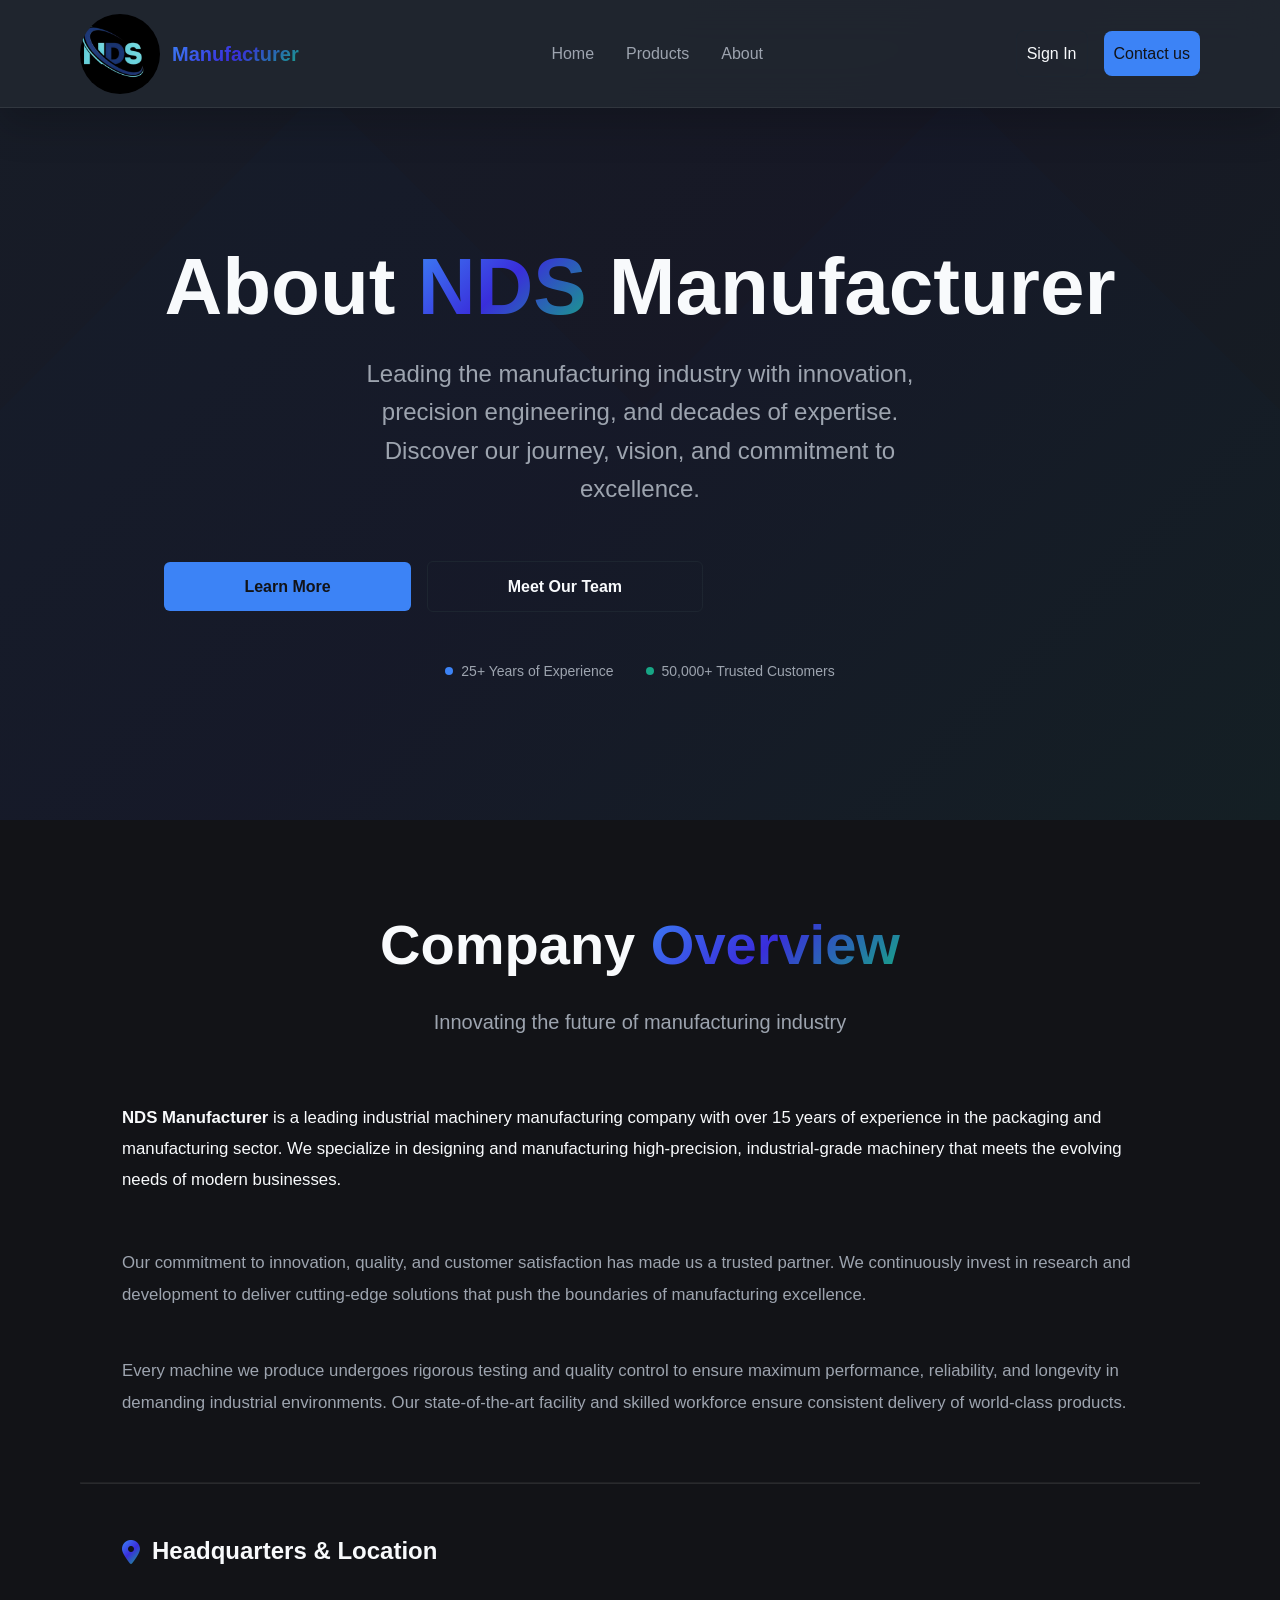
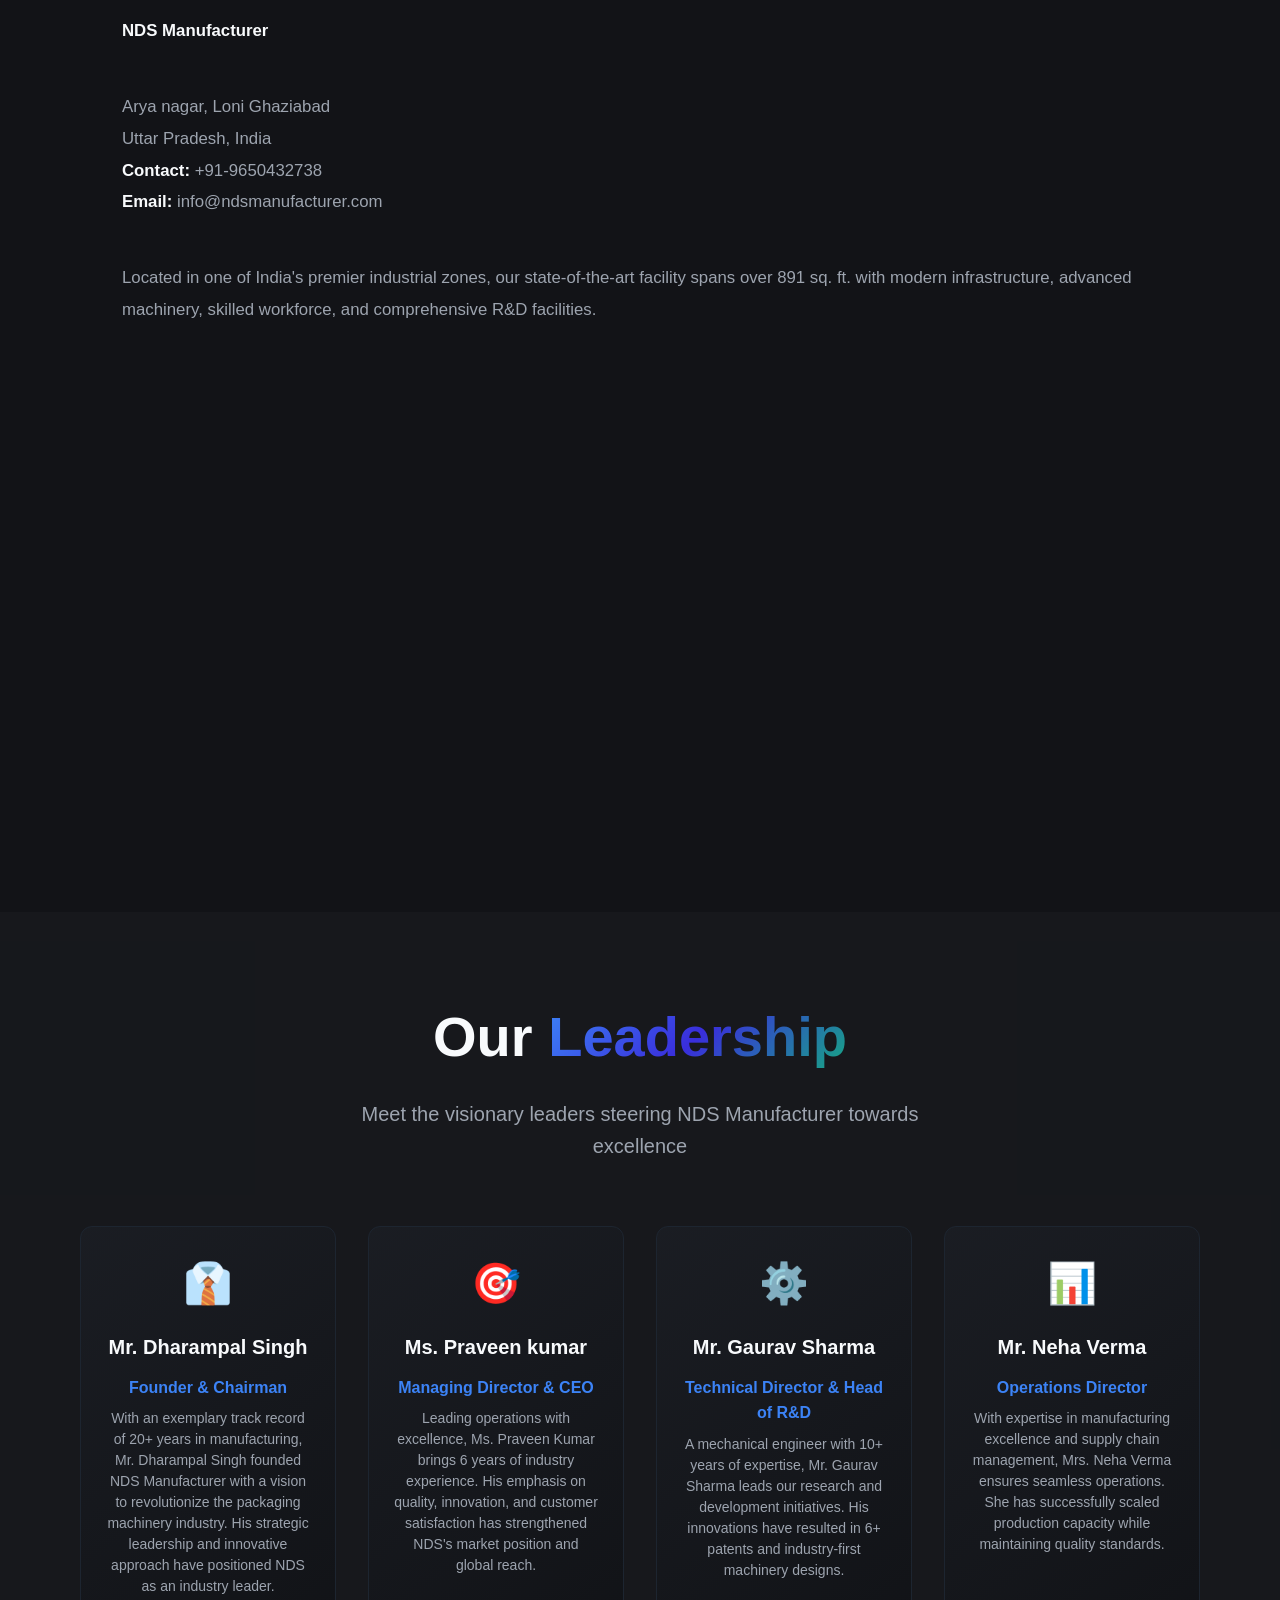
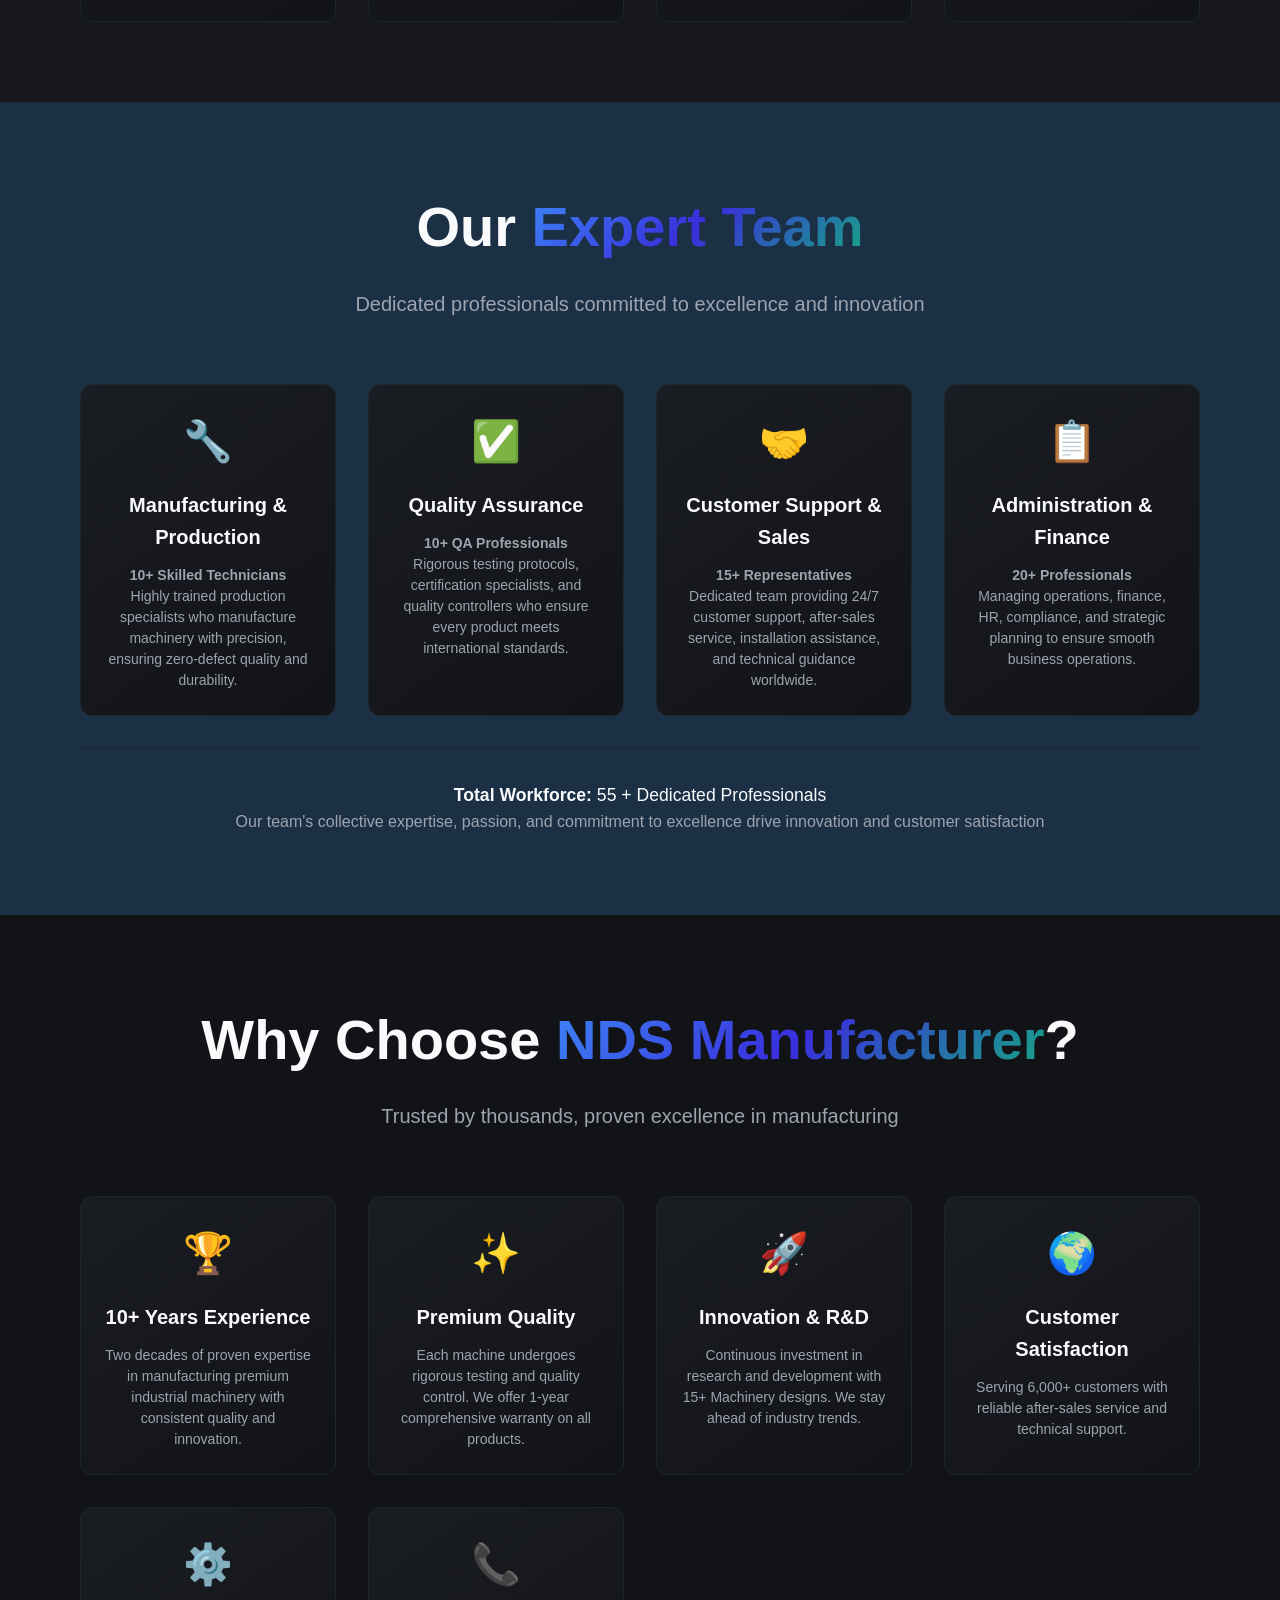
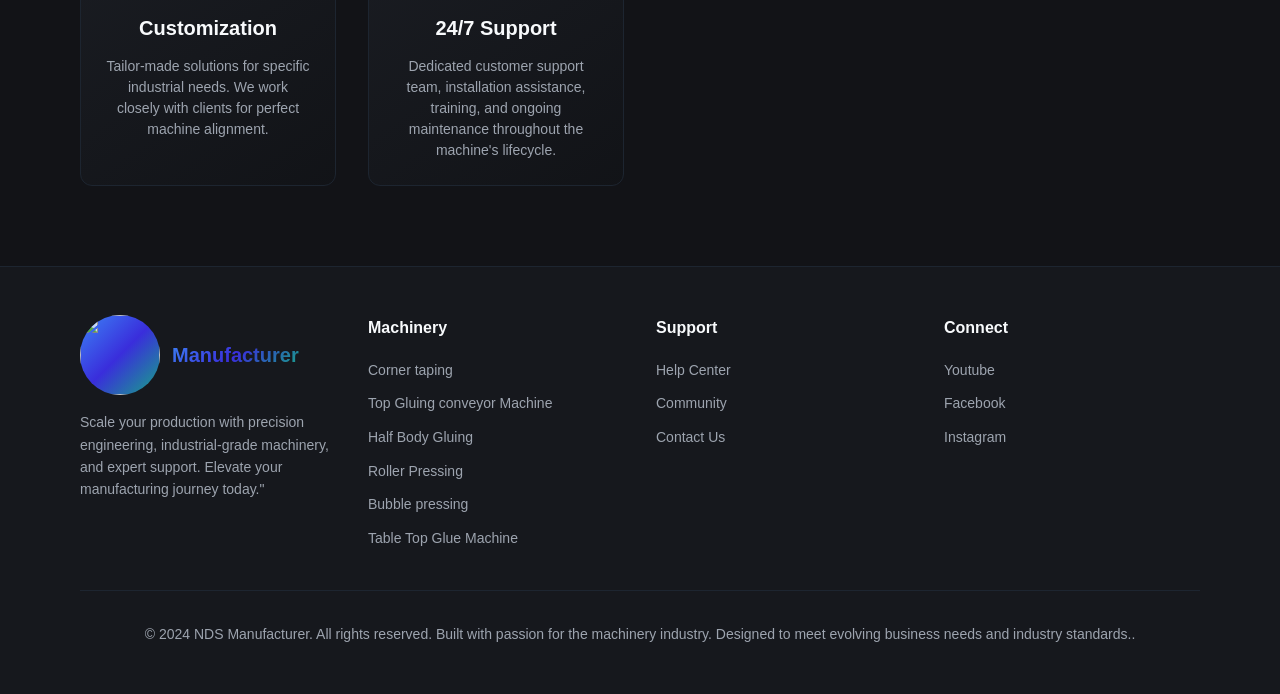
==== commit c01a9880: "Update about.html" ====
--- a/about.html
+++ b/about.html
@@ -16,7 +16,7 @@
         <div class="container">
             <div class="header-content">
                 <div class="logo-section">
-                    <div><img src="img\nds logo.jpeg" width="50px" class="logo"></div>
+                    <div><img src="nds logo.jpeg" width="50px" class="logo"></div>
                     <h1 class="logo-text">Manufacturer </h1>
                 </div>
                 
@@ -367,4 +367,4 @@
 
     <script src="js.js"></script>
 </body>
-</html>+</html>
